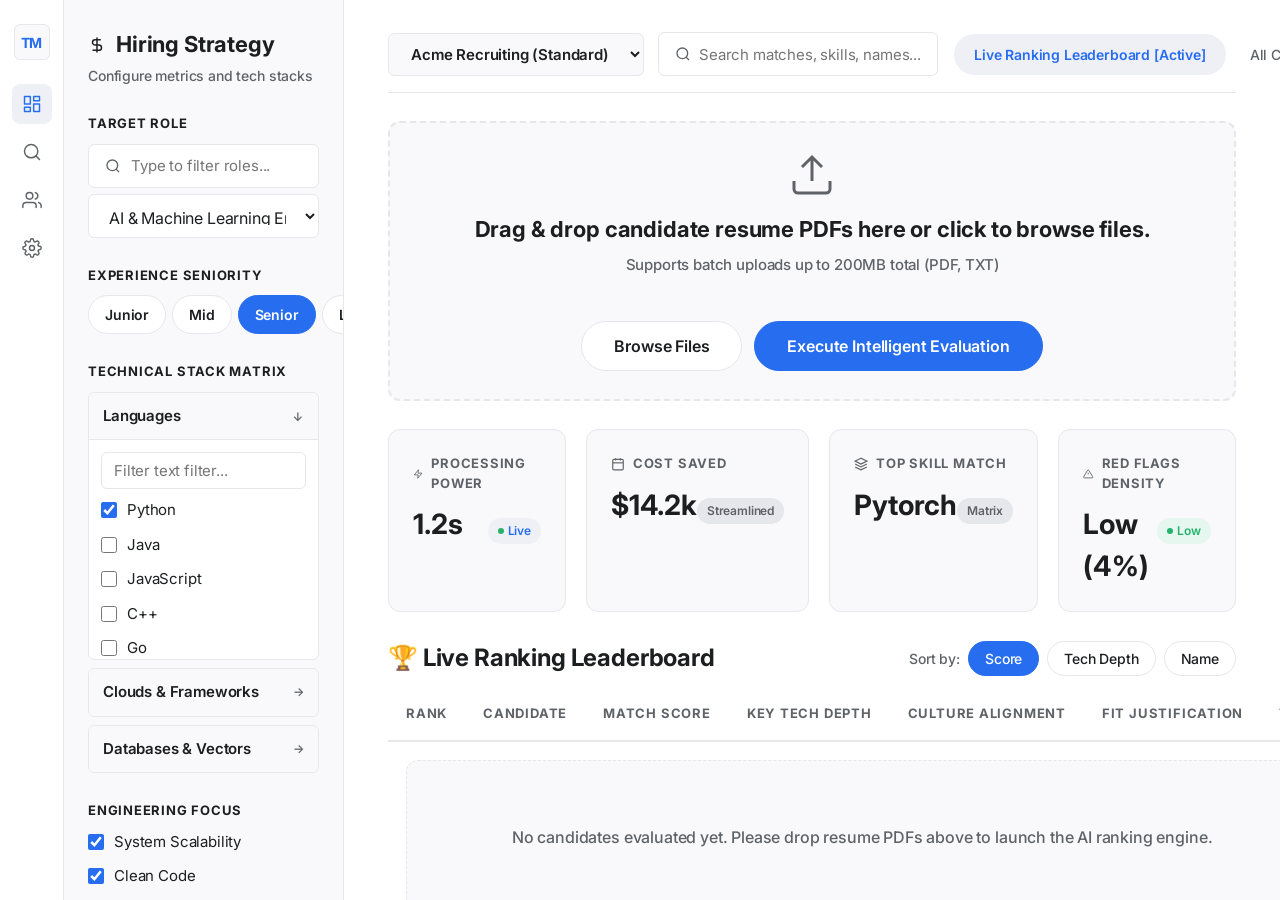
==== static/dashboard.html @ 7a17fb75 "Dashboard changes" ====
<!DOCTYPE html>
<html lang="en">
<head>
  <meta charset="UTF-8">
  <meta name="viewport" content="width=device-width, initial-scale=1.0">
  <meta name="description" content="TalentMatch AI Recruiter Dashboard — Evaluate, score, and rank candidate pools with AI-powered precision.">
  <title>TalentMatch AI | Recruiter Dashboard</title>
  <link rel="icon" href="data:image/svg+xml,<svg xmlns='http://www.w3.org/2000/svg' viewBox='0 0 100 100'><text y='.9em' font-size='90'>🧠</text></svg>">
  <link rel="stylesheet" href="/static/styles.css">
</head>
<body class="page-dashboard">

  <div class="app-container">

    <!-- ═══ TIER 1: GLOBAL UTILITY ICON NAV DOCK ════════════════════════════ -->
    <nav class="global-dock">
      <div class="dock-top">
        <div class="dock-logo" title="TalentMatch AI">TM</div>
        <div class="dock-items">
          <!-- Dashboard Grid Icon (Active) -->
          <div class="dock-item active" title="Dashboard">
            <svg viewBox="0 0 24 24"><rect x="3" y="3" width="7" height="9"></rect><rect x="14" y="3" width="7" height="5"></rect><rect x="14" y="12" width="7" height="9"></rect><rect x="3" y="16" width="7" height="5"></rect></svg>
          </div>
          <!-- Search Mirror Icon -->
          <div class="dock-item" title="Search">
            <svg viewBox="0 0 24 24"><circle cx="11" cy="11" r="8"></circle><line x1="21" y1="21" x2="16.65" y2="16.65"></line></svg>
          </div>
          <!-- Candidates Directory Icon -->
          <div class="dock-item" title="Candidates">
            <svg viewBox="0 0 24 24"><path d="M17 21v-2a4 4 0 0 0-4-4H5a4 4 0 0 0-4 4v2"></path><circle cx="9" cy="7" r="4"></circle><path d="M23 21v-2a4 4 0 0 0-3-3.87"></path><path d="M16 3.13a4 4 0 0 1 0 7.75"></path></svg>
          </div>
          <!-- Settings Gear Icon -->
          <div class="dock-item" title="Settings">
            <svg viewBox="0 0 24 24"><circle cx="12" cy="12" r="3"></circle><path d="M19.4 15a1.65 1.65 0 0 0 .33 1.82l.06.06a2 2 0 1 1-2.83 2.83l-.06-.06a1.65 1.65 0 0 0-1.82-.33 1.65 1.65 0 0 0-1 1.51V21a2 2 0 0 1-4 0v-.09A1.65 1.65 0 0 0 9 19.4a1.65 1.65 0 0 0-1.82.33l-.06.06a2 2 0 1 1-2.83-2.83l.06-.06a1.65 1.65 0 0 0 .33-1.82 1.65 1.65 0 0 0-1.51-1H3a2 2 0 0 1 0-4h.09A1.65 1.65 0 0 0 4.6 9a1.65 1.65 0 0 0-.33-1.82l-.06-.06a2 2 0 1 1 2.83-2.83l.06.06a1.65 1.65 0 0 0 1.82.33H9a1.65 1.65 0 0 0 1-1.51V3a2 2 0 0 1 4 0v.09a1.65 1.65 0 0 0 1 1.51 1.65 1.65 0 0 0 1.82-.33l.06-.06a2 2 0 1 1 2.83 2.83l-.06.06a1.65 1.65 0 0 0-.33 1.82V9a1.65 1.65 0 0 0 1.51 1H21a2 2 0 0 1 0 4h-.09a1.65 1.65 0 0 0-1.51 1z"></path></svg>
          </div>
        </div>
      </div>
      <!-- Clean base: no user avatar block -->
    </nav>

    <!-- ═══ TIER 2: HIRING STRATEGY FILTER SIDEBAR ═══════════════════════════ -->
    <aside class="sidebar-filters">
      <div class="sidebar-header">
        <div class="sidebar-title">
          <svg viewBox="0 0 24 24" width="18" height="18" fill="none" stroke="currentColor" stroke-width="2"><path d="M12 2v20M17 5H9.5a3.5 3.5 0 0 0 0 7h5a3.5 3.5 0 0 1 0 7H6"/></svg>
          Hiring Strategy
        </div>
        <p class="sidebar-caption">Configure metrics and tech stacks</p>
      </div>

      <!-- Target Role Engine -->
      <div class="sidebar-section">
        <label class="sidebar-label">Target Role</label>
        <div class="role-select-wrapper">
          <div class="role-search-wrapper">
            <svg viewBox="0 0 24 24"><circle cx="11" cy="11" r="8"></circle><line x1="21" y1="21" x2="16.65" y2="16.65"></line></svg>
            <input type="text" id="roleSearch" placeholder="Type to filter roles..." autocomplete="off">
          </div>
          <select class="role-dropdown" id="roleSelect">
            <!-- Populated via script.js -->
          </select>
        </div>
      </div>

      <!-- Experience Seniority Array -->
      <div class="sidebar-section">
        <label class="sidebar-label">Experience Seniority</label>
        <div class="seniority-array" id="seniorityPills">
          <button class="seniority-pill" data-level="Junior">Junior</button>
          <button class="seniority-pill" data-level="Mid">Mid</button>
          <button class="seniority-pill active" data-level="Senior">Senior</button>
          <button class="seniority-pill" data-level="Lead">Lead</button>
        </div>
      </div>

      <!-- Technical Stack Matrix Accordion -->
      <div class="sidebar-section">
        <label class="sidebar-label">Technical Stack Matrix</label>
        <div class="tech-accordion">
          
          <!-- Languages -->
          <details class="tech-group" open>
            <summary>Languages</summary>
            <div class="tech-content">
              <input type="text" class="tech-micro-search" placeholder="Filter text filter..." data-group="languages">
              <div class="tech-checklist" data-group="languages">
                <div class="tech-check-item"><input type="checkbox" id="skill-python" value="Python" checked><label for="skill-python">Python</label></div>
                <div class="tech-check-item"><input type="checkbox" id="skill-java" value="Java"><label for="skill-java">Java</label></div>
                <div class="tech-check-item"><input type="checkbox" id="skill-javascript" value="JavaScript"><label for="skill-javascript">JavaScript</label></div>
                <div class="tech-check-item"><input type="checkbox" id="skill-cpp" value="C++"><label for="skill-cpp">C++</label></div>
                <div class="tech-check-item"><input type="checkbox" id="skill-go" value="Go"><label for="skill-go">Go</label></div>
                <div class="tech-check-item"><input type="checkbox" id="skill-rust" value="Rust"><label for="skill-rust">Rust</label></div>
                <div class="tech-check-item"><input type="checkbox" id="skill-typescript" value="TypeScript"><label for="skill-typescript">TypeScript</label></div>
              </div>
            </div>
          </details>

          <!-- Clouds & Frameworks -->
          <details class="tech-group">
            <summary>Clouds &amp; Frameworks</summary>
            <div class="tech-content">
              <input type="text" class="tech-micro-search" placeholder="Filter text filter..." data-group="clouds">
              <div class="tech-checklist" data-group="clouds">
                <div class="tech-check-item"><input type="checkbox" id="skill-aws" value="AWS" checked><label for="skill-aws">AWS</label></div>
                <div class="tech-check-item"><input type="checkbox" id="skill-gcp" value="GCP"><label for="skill-gcp">GCP</label></div>
                <div class="tech-check-item"><input type="checkbox" id="skill-azure" value="Azure"><label for="skill-azure">Azure</label></div>
                <div class="tech-check-item"><input type="checkbox" id="skill-pytorch" value="PyTorch" checked><label for="skill-pytorch">PyTorch</label></div>
                <div class="tech-check-item"><input type="checkbox" id="skill-docker" value="Docker" checked><label for="skill-docker">Docker</label></div>
                <div class="tech-check-item"><input type="checkbox" id="skill-kubernetes" value="Kubernetes"><label for="skill-kubernetes">Kubernetes</label></div>
                <div class="tech-check-item"><input type="checkbox" id="skill-react" value="React"><label for="skill-react">React</label></div>
                <div class="tech-check-item"><input type="checkbox" id="skill-nextjs" value="Next.js"><label for="skill-nextjs">Next.js</label></div>
                <div class="tech-check-item"><input type="checkbox" id="skill-fastapi" value="FastAPI"><label for="skill-fastapi">FastAPI</label></div>
              </div>
            </div>
          </details>

          <!-- Databases & Vectors -->
          <details class="tech-group">
            <summary>Databases &amp; Vectors</summary>
            <div class="tech-content">
              <input type="text" class="tech-micro-search" placeholder="Filter text filter..." data-group="databases">
              <div class="tech-checklist" data-group="databases">
                <div class="tech-check-item"><input type="checkbox" id="skill-postgresql" value="PostgreSQL"><label for="skill-postgresql">PostgreSQL</label></div>
                <div class="tech-check-item"><input type="checkbox" id="skill-mongodb" value="MongoDB"><label for="skill-mongodb">MongoDB</label></div>
                <div class="tech-check-item"><input type="checkbox" id="skill-redis" value="Redis"><label for="skill-redis">Redis</label></div>
                <div class="tech-check-item"><input type="checkbox" id="skill-pinecone" value="Pinecone"><label for="skill-pinecone">Pinecone</label></div>
                <div class="tech-check-item"><input type="checkbox" id="skill-chromadb" value="ChromaDB"><label for="skill-chromadb">ChromaDB</label></div>
              </div>
            </div>
          </details>

        </div>
      </div>

      <!-- Engineering Focus -->
      <div class="sidebar-section">
        <label class="sidebar-label">Engineering Focus</label>
        <div class="tech-checklist">
          <div class="tech-check-item"><input type="checkbox" id="focus-scalability" value="System Scalability" checked><label for="focus-scalability">System Scalability</label></div>
          <div class="tech-check-item"><input type="checkbox" id="focus-cleancode" value="Clean Code" checked><label for="focus-cleancode">Clean Code</label></div>
          <div class="tech-check-item"><input type="checkbox" id="focus-cultural" value="Cultural Alignment"><label for="focus-cultural">Cultural Alignment</label></div>
        </div>
      </div>

      <!-- Recruiter Red Flags -->
      <div class="sidebar-section">
        <label class="sidebar-label">Recruiter Red Flags</label>
        <div class="tech-checklist">
          <div class="tech-check-item"><input type="checkbox" id="flag-jobhopping" value="Chronic Job Hopping"><label for="flag-jobhopping">Chronic Job Hopping</label></div>
          <div class="tech-check-item"><input type="checkbox" id="flag-keywordstuffing" value="Keyword Stuffing"><label for="flag-keywordstuffing">Keyword Stuffing</label></div>
        </div>
      </div>

      <!-- Active Filter Tags -->
      <div class="sidebar-section" style="margin-top: auto; border-top: 1px solid var(--color-light-ash); padding-top: 16px;">
        <label class="sidebar-label">Active Filters</label>
        <div class="active-tags-container" id="activeFilters">
          <!-- Populated by script.js -->
        </div>
      </div>
    </aside>

    <!-- ═══ TIER 3: MAIN WORKSPACE ENGINE CANVAS ═════════════════════════════ -->
    <main class="main-canvas">
      
      <!-- Top Sub-Navigation Header -->
      <header class="top-subnav">
        <div class="subnav-left">
          <select class="workspace-selector" id="workspaceSelect">
            <option>Acme Recruiting (Standard)</option>
            <option>Engineering Team</option>
          </select>
          <div class="omni-search-wrapper">
            <svg viewBox="0 0 24 24"><circle cx="11" cy="11" r="8"></circle><line x1="21" y1="21" x2="16.65" y2="16.65"></line></svg>
            <input type="text" id="omniSearch" placeholder="Search matches, skills, names..." autocomplete="off">
          </div>
        </div>
        <div class="subnav-tabs">
          <div class="subnav-tab active">Live Ranking Leaderboard [Active]</div>
          <div class="subnav-tab">All Candidates</div>
          <div class="subnav-tab">Processed PDFs</div>
        </div>
      </header>

      <!-- High-Attention Expanded File Dropzone -->
      <section class="upload-zone" id="uploadZone">
        <div class="upload-icon-container">
          <svg viewBox="0 0 24 24"><path d="M21 15v4a2 2 0 0 1-2 2H5a2 2 0 0 1-2-2v-4M17 8l-5-5-5 5M12 3v12"/></svg>
        </div>
        <h3 class="upload-title">Drag &amp; drop candidate resume PDFs here or click to browse files.</h3>
        <p class="upload-caption">Supports batch uploads up to 200MB total (PDF, TXT)</p>
        
        <input type="file" id="fileInput" multiple accept=".pdf,.txt" style="display: none;">
        
        <div class="file-tags-list" id="fileList"></div>
        
        <div class="upload-actions-row">
          <button class="btn-outline" onclick="document.getElementById('fileInput').click()">Browse Files</button>
          <button class="btn-primary" id="executeBtn">Execute Intelligent Evaluation</button>
        </div>
      </section>

      <!-- Micro-Analytics Metric Card Matrix -->
      <section class="analytics-matrix">
        <!-- 1. Processing Power -->
        <div class="analytics-card">
          <span class="analytics-label">
            <svg viewBox="0 0 24 24"><polygon points="13 2 3 14 12 14 11 22 21 10 12 10 13 2"/></svg>
            Processing Power
          </span>
          <div class="analytics-value-row">
            <span class="analytics-value" id="metricProcessing">1.2s</span>
            <span class="analytics-badge blue">
              <span class="status-node"></span>
              Live
            </span>
          </div>
        </div>
        <!-- 2. Cost Saved -->
        <div class="analytics-card">
          <span class="analytics-label">
            <svg viewBox="0 0 24 24"><rect x="3" y="4" width="18" height="18" rx="2" ry="2"></rect><line x1="16" y1="2" x2="16" y2="6"></line><line x1="8" y1="2" x2="8" y2="6"></line><line x1="3" y1="10" x2="21" y2="10"></line></svg>
            Cost Saved
          </span>
          <div class="analytics-value-row">
            <span class="analytics-value" id="metricCost">$14.2k</span>
            <span class="analytics-badge gray">Streamlined</span>
          </div>
        </div>
        <!-- 3. Top Skill Match -->
        <div class="analytics-card">
          <span class="analytics-label">
            <svg viewBox="0 0 24 24"><path d="M12 2L2 7l10 5 10-5-10-5zM2 17l10 5 10-5M2 12l10 5 10-5"/></svg>
            Top Skill Match
          </span>
          <div class="analytics-value-row">
            <span class="analytics-value" id="metricSkill">Pytorch</span>
            <span class="analytics-badge gray">Matrix</span>
          </div>
        </div>
        <!-- 4. Red Flags Density -->
        <div class="analytics-card">
          <span class="analytics-label">
            <svg viewBox="0 0 24 24"><path d="M10.29 3.86L1.82 18a2 2 0 0 0 1.71 3h16.94a2 2 0 0 0 1.71-3L13.71 3.86a2 2 0 0 0-3.42 0z"></path><line x1="12" y1="9" x2="12" y2="13"></line><line x1="12" y1="17" x2="12.01" y2="17"></line></svg>
            Red Flags Density
          </span>
          <div class="analytics-value-row">
            <span class="analytics-value" id="metricFlags">Low (4%)</span>
            <span class="analytics-badge green" id="metricFlagsBadge">
              <span class="status-node"></span>
              Low
            </span>
          </div>
        </div>
      </section>

      <!-- Live Data Grid Leaderboard -->
      <section class="leaderboard-container">
        <div class="leaderboard-title-row">
          <h2>🏆 Live Ranking Leaderboard</h2>
          <div class="leaderboard-sort-bar">
            <span class="sort-text">Sort by:</span>
            <button class="sort-button active" data-sort="score">Score</button>
            <button class="sort-button" data-sort="tech_depth">Tech Depth</button>
            <button class="sort-button" data-sort="name">Name</button>
          </div>
        </div>

        <table class="data-table">
          <thead>
            <tr>
              <th class="col-rank">Rank</th>
              <th>Candidate</th>
              <th>Match Score</th>
              <th>Key Tech Depth</th>
              <th>Culture Alignment</th>
              <th>Fit Justification</th>
              <th>Tags</th>
            </tr>
          </thead>
          <tbody id="leaderboard">
            <tr>
              <td colspan="7">
                <div class="leaderboard-empty">No candidates evaluated yet. Please drop resume PDFs above to launch the AI ranking engine.</div>
              </td>
            </tr>
          </tbody>
        </table>
      </section>

    </main>

  </div><!-- /.app-container -->

  <!-- ─── DETAILS DRAWER ─────────────────────────────────────────────────── -->
  <div class="drawer-backdrop" id="drawerBackdrop"></div>
  <aside class="detail-drawer" id="detailDrawer">
    <div class="drawer-header">
      <h2 id="drawerTitle">Candidate Profile Details</h2>
      <button class="drawer-close" id="drawerClose">&times;</button>
    </div>
    <div class="drawer-body" id="drawerBody">
      <!-- Loaded dynamically -->
    </div>
  </aside>

  <!-- ─── LOADING OVERLAY ────────────────────────────────────────────────── -->
  <div class="loading-overlay" id="loadingOverlay">
    <div class="spinner"></div>
    <div class="progress-bar-track">
      <div class="progress-bar-fill" id="progressFill"></div>
    </div>
    <div class="loading-text" id="loadingText">Analyzing candidate resumes...</div>
  </div>

  <script src="/static/script.js"></script>
</body>
</html>
---- static/styles.css ----
@import url('https://fonts.googleapis.com/css2?family=Inter:wght@400;500;600;700;800&display=swap');

/* ═══════════════════════════════════════════════════════════════════════════
   TalentMatch AI — #21n Architectural Design System
   Pure flat borders. Zero shadows. Zero gradients. Desktop-density scales.
   ═══════════════════════════════════════════════════════════════════════════ */

:root {
  /* ── Color Palette ──────────────────────────────────────────────────────── */
  --color-cloud-white: #ffffff;
  --color-faint-fog: #f9f9fb;
  --color-polar-mist: #eff0f6;
  --color-light-ash: #e5e7eb;
  --color-deep-charcoal: #1d1e20;
  --color-muted-graphite: #5f6368;
  --color-active-indigo: #266df0;
  --color-active-indigo-hover: #1256d9;
  --color-accent-green: #24b26d;
  --color-accent-green-bg: #e6f7ef;
  --color-accent-red: #dc2626;
  --color-accent-red-bg: #fee2e2;
  --color-accent-amber: #d97706;
  --color-accent-amber-bg: #fffbeb;

  /* ── Typography ─────────────────────────────────────────────────────────── */
  --font-main: 'Inter', system-ui, -apple-system, BlinkMacSystemFont, "Segoe UI", Roboto, sans-serif;

  /* ── Spatial Layout Constants ────────────────────────────────────────────── */
  --dock-width: 64px;
  --sidebar-width: 280px;
  --canvas-offset: 344px; /* dock + sidebar */

  /* ── Corner Radii ───────────────────────────────────────────────────────── */
  --radius-card: 12px;
  --radius-button: 9999px;
  --radius-tag: 6.26px;

  /* ── Motion Profile ─────────────────────────────────────────────────────── */
  --transition-bezier: all 0.3s cubic-bezier(0.16, 1, 0.3, 1);
}

/* ═══════════════════════════════════════════════════════════════════════════
   GLOBAL RESET & BASE STYLES
   ═══════════════════════════════════════════════════════════════════════════ */
*, *::before, *::after {
  box-sizing: border-box;
  margin: 0;
  padding: 0;
}

html {
  height: 100%;
  width: 100%;
  font-size: 16px;
}

body {
  font-family: var(--font-main);
  background-color: var(--color-cloud-white);
  color: var(--color-deep-charcoal);
  letter-spacing: -0.01em;
  line-height: 1.5;
  min-height: 100vh;
  height: 100%;
  width: 100%;
  overflow-x: hidden;
  font-size: 16px;
  -webkit-font-smoothing: antialiased;
  -moz-osx-font-smoothing: grayscale;
}

body.page-dashboard {
  height: 100%;
  overflow: hidden;
}

.app-container {
  display: flex;
  width: 100vw;
  height: 100vh;
  min-height: 100vh;
  overflow: hidden;
  position: relative;
}

body.page-landing {
  font-size: 15px;
  line-height: 1.6;
}

input, select, button, textarea {
  font-family: inherit;
  letter-spacing: inherit;
  color: inherit;
  outline: none;
}

a {
  color: var(--color-active-indigo);
  text-decoration: none;
  transition: var(--transition-bezier);
}
a:hover {
  color: var(--color-active-indigo-hover);
}

/* ═══════════════════════════════════════════════════════════════════════════
   BUTTONS
   ═══════════════════════════════════════════════════════════════════════════ */
.btn-primary {
  display: inline-flex;
  align-items: center;
  justify-content: center;
  gap: 8px;
  padding: 14px 32px;
  background-color: var(--color-active-indigo);
  color: #ffffff;
  border: 1px solid var(--color-active-indigo);
  border-radius: var(--radius-button);
  font-weight: 600;
  font-size: 16px;
  cursor: pointer;
  white-space: nowrap;
  transition: var(--transition-bezier);
}
.btn-primary:hover {
  background-color: var(--color-active-indigo-hover);
  border-color: var(--color-active-indigo-hover);
  transform: scale(1.01);
}
.btn-primary:active {
  transform: scale(0.98);
}
.btn-primary:disabled {
  background-color: var(--color-polar-mist);
  border-color: var(--color-light-ash);
  color: var(--color-muted-graphite);
  cursor: not-allowed;
  transform: none;
}

.btn-outline {
  display: inline-flex;
  align-items: center;
  justify-content: center;
  gap: 6px;
  padding: 14px 32px;
  background-color: var(--color-cloud-white);
  color: var(--color-deep-charcoal);
  border: 1px solid var(--color-light-ash);
  border-radius: var(--radius-button);
  font-weight: 600;
  font-size: 16px;
  cursor: pointer;
  transition: var(--transition-bezier);
}
.btn-outline:hover {
  background-color: var(--color-faint-fog);
  border-color: var(--color-deep-charcoal);
  transform: scale(1.01);
}
.btn-outline:active {
  transform: scale(0.98);
}

/* ═══════════════════════════════════════════════════════════════════════════
   TIER 1: GLOBAL UTILITY ICON NAV DOCK (Far-Left)
   ═══════════════════════════════════════════════════════════════════════════ */
.global-dock {
  position: fixed;
  left: 0;
  top: 0;
  width: var(--dock-width);
  height: 100vh;
  background-color: var(--color-cloud-white);
  border-right: 1px solid var(--color-light-ash);
  display: flex;
  flex-direction: column;
  align-items: center;
  padding: 24px 0;
  z-index: 100;
}

.dock-top {
  display: flex;
  flex-direction: column;
  align-items: center;
  gap: 24px;
  width: 100%;
}

.dock-logo {
  display: flex;
  align-items: center;
  justify-content: center;
  width: 36px;
  height: 36px;
  border-radius: var(--radius-tag);
  background-color: var(--color-faint-fog);
  border: 1px solid var(--color-light-ash);
  font-size: 14px;
  font-weight: 700;
  color: var(--color-active-indigo);
  cursor: pointer;
  transition: var(--transition-bezier);
}
.dock-logo:hover {
  background-color: var(--color-polar-mist);
  border-color: var(--color-active-indigo);
}

.dock-items {
  display: flex;
  flex-direction: column;
  align-items: center;
  gap: 8px;
  width: 100%;
}

.dock-item {
  display: flex;
  align-items: center;
  justify-content: center;
  width: 40px;
  height: 40px;
  border-radius: 8px;
  color: var(--color-muted-graphite);
  cursor: pointer;
  transition: var(--transition-bezier);
}
.dock-item:hover,
.dock-item.active {
  color: var(--color-active-indigo);
  background-color: var(--color-polar-mist);
}
.dock-item svg {
  width: 20px;
  height: 20px;
  fill: none;
  stroke: currentColor;
  stroke-width: 1.75;
  stroke-linecap: round;
  stroke-linejoin: round;
}

/* ═══════════════════════════════════════════════════════════════════════════
   TIER 2: HIRING STRATEGY FILTER SIDEBAR
   ═══════════════════════════════════════════════════════════════════════════ */
.sidebar-filters {
  position: fixed;
  left: var(--dock-width);
  top: 0;
  width: var(--sidebar-width);
  height: 100vh;
  height: 100dvh;
  background-color: var(--color-faint-fog);
  border-right: 1px solid var(--color-light-ash);
  padding: 28px 24px;
  overflow-y: auto;
  z-index: 90;
  display: flex;
  flex-direction: column;
  gap: 28px;
}
.sidebar-filters::-webkit-scrollbar {
  width: 3px;
}
.sidebar-filters::-webkit-scrollbar-thumb {
  background-color: var(--color-light-ash);
  border-radius: 2px;
}

/* Sidebar Header */
.sidebar-header {
  display: flex;
  flex-direction: column;
  gap: 4px;
}
.sidebar-title {
  font-size: 22px;
  font-weight: 700;
  color: var(--color-deep-charcoal);
  display: flex;
  align-items: center;
  gap: 10px;
}
.sidebar-title svg {
  width: 18px;
  height: 18px;
  stroke: currentColor;
  fill: none;
  stroke-width: 2;
}
.sidebar-caption {
  font-size: 14px;
  color: var(--color-muted-graphite);
  font-weight: 500;
}

/* Sidebar Sections & Labels */
.sidebar-section {
  display: flex;
  flex-direction: column;
  gap: 10px;
}
.sidebar-label {
  font-size: 13px;
  font-weight: 700;
  color: var(--color-deep-charcoal);
  text-transform: uppercase;
  letter-spacing: 0.06em;
}

/* ── Role Selector ────────────────────────────────────────────────────────── */
.role-select-wrapper {
  position: relative;
  width: 100%;
  display: flex;
  flex-direction: column;
  gap: 6px;
}
.role-search-wrapper {
  position: relative;
  display: flex;
  align-items: center;
  border: 1px solid var(--color-light-ash);
  border-radius: var(--radius-tag);
  background-color: var(--color-cloud-white);
  padding: 0 16px;
  height: 44px;
  transition: var(--transition-bezier);
}
.role-search-wrapper:focus-within {
  border-color: var(--color-active-indigo);
}
.role-search-wrapper svg {
  width: 16px;
  height: 16px;
  stroke: var(--color-muted-graphite);
  fill: none;
  stroke-width: 2;
  margin-right: 10px;
  flex-shrink: 0;
}
.role-search-wrapper input {
  border: none;
  background: transparent;
  width: 100%;
  font-size: 15px;
  color: var(--color-deep-charcoal);
  padding: 12px 0;
}

.role-dropdown {
  width: 100%;
  height: 44px;
  border: 1px solid var(--color-light-ash);
  border-radius: var(--radius-tag);
  padding: 12px 16px;
  font-size: 16px;
  background-color: var(--color-cloud-white);
  color: var(--color-deep-charcoal);
  cursor: pointer;
  transition: var(--transition-bezier);
}
.role-dropdown:hover {
  border-color: var(--color-muted-graphite);
}

/* ── Seniority Pill Row ───────────────────────────────────────────────────── */
.seniority-array {
  display: flex;
  gap: 6px;
  width: 100%;
  justify-content: space-between;
}
.seniority-pill {
  flex: 1;
  text-align: center;
  border: 1px solid var(--color-light-ash);
  background-color: var(--color-cloud-white);
  color: var(--color-deep-charcoal);
  padding: 10px 16px;
  font-size: 14px;
  font-weight: 600;
  border-radius: var(--radius-button);
  cursor: pointer;
  white-space: nowrap !important;
  transition: var(--transition-bezier);
}
.seniority-pill:hover {
  background-color: var(--color-faint-fog);
  border-color: var(--color-deep-charcoal);
}
.seniority-pill.active {
  background-color: var(--color-active-indigo);
  border-color: var(--color-active-indigo);
  color: #ffffff;
}

/* ── Tech Stack Accordions ────────────────────────────────────────────────── */
.tech-accordion {
  display: flex;
  flex-direction: column;
  gap: 8px;
}
.tech-group {
  border: 1px solid var(--color-light-ash);
  border-radius: var(--radius-tag);
  overflow: hidden;
  background-color: var(--color-cloud-white);
}
.tech-group summary {
  list-style: none;
  padding: 12px 14px;
  font-size: 15px;
  font-weight: 600;
  color: var(--color-deep-charcoal);
  cursor: pointer;
  display: flex;
  justify-content: space-between;
  align-items: center;
  user-select: none;
  background-color: var(--color-faint-fog);
  transition: var(--transition-bezier);
}
.tech-group summary:hover {
  background-color: var(--color-polar-mist);
}
.tech-group summary::after {
  content: '→';
  font-size: 12px;
  color: var(--color-muted-graphite);
  transition: transform 0.2s;
}
.tech-group[open] summary::after {
  transform: rotate(90deg);
}

.tech-content {
  padding: 12px;
  display: flex;
  flex-direction: column;
  gap: 10px;
  border-top: 1px solid var(--color-light-ash);
  max-height: 220px;
  overflow-y: auto;
}
.tech-micro-search {
  height: 38px;
  border: 1px solid var(--color-light-ash);
  border-radius: 6px;
  background-color: var(--color-cloud-white);
  padding: 8px 12px;
  font-size: 15px;
  width: 100%;
  color: var(--color-deep-charcoal);
  transition: var(--transition-bezier);
}
.tech-micro-search:focus {
  border-color: var(--color-active-indigo);
}

/* ── Checklists ───────────────────────────────────────────────────────────── */
.tech-checklist {
  display: flex;
  flex-direction: column;
  gap: 12px;
}
.tech-check-item {
  display: flex;
  align-items: center;
  gap: 10px;
  font-size: 15px;
  color: var(--color-deep-charcoal);
  cursor: pointer;
  transition: var(--transition-bezier);
}
.tech-check-item:hover {
  color: var(--color-active-indigo);
}
.tech-check-item input[type="checkbox"] {
  width: 16px;
  height: 16px;
  accent-color: var(--color-active-indigo);
  cursor: pointer;
  flex-shrink: 0;
}
.tech-check-item label {
  cursor: pointer;
  width: 100%;
}

/* ── Active Filter Tags ───────────────────────────────────────────────────── */
.active-tags-container {
  display: flex;
  flex-wrap: wrap;
  gap: 6px;
}
.active-tag {
  display: inline-flex;
  align-items: center;
  gap: 6px;
  background-color: var(--color-cloud-white);
  border: 1px solid var(--color-light-ash);
  color: var(--color-deep-charcoal);
  padding: 6px 12px;
  font-size: 13px;
  font-weight: 500;
  border-radius: var(--radius-button);
  transition: var(--transition-bezier);
}
.active-tag:hover {
  border-color: var(--color-deep-charcoal);
}
.active-tag .tag-close {
  cursor: pointer;
  color: var(--color-muted-graphite);
  font-weight: 700;
  font-size: 12px;
  line-height: 1;
}
.active-tag .tag-close:hover {
  color: var(--color-accent-red);
}

/* ═══════════════════════════════════════════════════════════════════════════
   TIER 3: MAIN WORKSPACE ENGINE CANVAS
   ═══════════════════════════════════════════════════════════════════════════ */
.main-canvas {
  margin-left: var(--canvas-offset);
  width: calc(100vw - var(--canvas-offset));
  min-height: 100vh;
  height: 100vh;
  background-color: var(--color-cloud-white);
  display: flex;
  flex-direction: column;
  padding: 32px 44px;
  gap: 28px;
  overflow-y: auto;
  overflow-x: hidden;
}

/* ── Top Sub-Navigation Bar ───────────────────────────────────────────────── */
.top-subnav {
  display: flex;
  align-items: center;
  justify-content: space-between;
  border-bottom: 1px solid var(--color-light-ash);
  padding-bottom: 16px;
  gap: 16px;
}
.subnav-left {
  display: flex;
  align-items: center;
  gap: 14px;
}
.workspace-selector {
  border: 1px solid var(--color-light-ash);
  border-radius: var(--radius-tag);
  padding: 10px 18px;
  font-size: 15px;
  font-weight: 600;
  background-color: var(--color-faint-fog);
  color: var(--color-deep-charcoal);
  cursor: pointer;
  transition: var(--transition-bezier);
}
.workspace-selector:hover {
  background-color: var(--color-polar-mist);
}

.omni-search-wrapper {
  position: relative;
  display: flex;
  align-items: center;
  border: 1px solid var(--color-light-ash);
  border-radius: var(--radius-tag);
  padding: 0 16px;
  height: 44px;
  width: 280px;
  background-color: var(--color-cloud-white);
  transition: var(--transition-bezier);
}
.omni-search-wrapper:focus-within {
  border-color: var(--color-active-indigo);
  width: 380px;
}
.omni-search-wrapper svg {
  width: 16px;
  height: 16px;
  fill: none;
  stroke: var(--color-muted-graphite);
  stroke-width: 2;
  margin-right: 8px;
  flex-shrink: 0;
}
.omni-search-wrapper input {
  border: none;
  background: transparent;
  width: 100%;
  font-size: 15px;
  color: var(--color-deep-charcoal);
}

.subnav-tabs {
  display: flex;
  gap: 4px;
}
.subnav-tab {
  padding: 10px 20px;
  font-size: 14px;
  font-weight: 500;
  color: var(--color-muted-graphite);
  border-radius: var(--radius-button);
  cursor: pointer;
  transition: var(--transition-bezier);
  white-space: nowrap;
}
.subnav-tab:hover {
  color: var(--color-deep-charcoal);
  background-color: var(--color-faint-fog);
}
.subnav-tab.active {
  color: var(--color-active-indigo);
  background-color: var(--color-polar-mist);
  font-weight: 600;
}

/* ═══════════════════════════════════════════════════════════════════════════
   UPLOAD DROPZONE — High-Attention Focal Point
   ═══════════════════════════════════════════════════════════════════════════ */
.upload-zone {
  display: flex;
  flex-direction: column;
  align-items: center;
  justify-content: center;
  text-align: center;
  border: 2.5px dashed var(--color-light-ash);
  border-radius: var(--radius-card);
  padding: 56px 48px;
  background-color: var(--color-faint-fog);
  transition: var(--transition-bezier);
  cursor: pointer;
  min-height: 280px;
  width: 100%;
}
.upload-zone.drag-over {
  border-color: var(--color-active-indigo);
  background-color: var(--color-polar-mist);
}

.upload-icon-container {
  margin-bottom: 16px;
  color: var(--color-muted-graphite);
  display: flex;
  align-items: center;
  justify-content: center;
}
.upload-icon-container svg {
  width: 48px;
  height: 48px;
  fill: none;
  stroke: currentColor;
  stroke-width: 1.5;
}

.upload-title {
  font-size: 22px;
  font-weight: 700;
  color: var(--color-deep-charcoal);
  margin-bottom: 10px;
  line-height: 1.3;
}
.upload-caption {
  font-size: 15px;
  color: var(--color-muted-graphite);
  font-weight: 500;
  margin-bottom: 28px;
}

.upload-actions-row {
  display: flex;
  align-items: center;
  justify-content: center;
  gap: 12px;
  flex-wrap: wrap;
  width: 100%;
}

.file-tags-list {
  display: flex;
  flex-wrap: wrap;
  justify-content: center;
  gap: 8px;
  max-width: 600px;
  margin-bottom: 16px;
}
.file-pill {
  font-size: 13px;
  padding: 6px 12px;
  background-color: var(--color-polar-mist);
  border: 1px solid var(--color-light-ash);
  border-radius: var(--radius-button);
  display: inline-flex;
  align-items: center;
  gap: 6px;
  color: var(--color-deep-charcoal);
}
.file-pill .remove-file {
  cursor: pointer;
  font-weight: 700;
  color: var(--color-muted-graphite);
  line-height: 1;
}
.file-pill .remove-file:hover {
  color: var(--color-accent-red);
}

/* ═══════════════════════════════════════════════════════════════════════════
   MICRO-ANALYTICS METRIC CARD MATRIX
   ═══════════════════════════════════════════════════════════════════════════ */
.analytics-matrix {
  display: grid;
  grid-template-columns: repeat(4, 1fr);
  gap: 20px;
  width: 100%;
}
.analytics-card {
  border: 1px solid var(--color-light-ash);
  border-radius: var(--radius-card);
  background-color: var(--color-faint-fog);
  padding: 24px;
  display: flex;
  flex-direction: column;
  gap: 10px;
}
.analytics-label {
  font-size: 13px;
  font-weight: 700;
  text-transform: uppercase;
  letter-spacing: 0.06em;
  color: var(--color-muted-graphite);
  display: flex;
  align-items: center;
  gap: 8px;
}
.analytics-label svg {
  width: 14px;
  height: 14px;
  fill: none;
  stroke: currentColor;
  stroke-width: 2;
}
.analytics-value-row {
  display: flex;
  align-items: baseline;
  justify-content: space-between;
}
.analytics-value {
  font-size: 28px;
  font-weight: 700;
  color: var(--color-deep-charcoal);
}
.analytics-badge {
  font-size: 12px;
  font-weight: 600;
  padding: 4px 10px;
  border-radius: var(--radius-button);
  display: inline-flex;
  align-items: center;
  gap: 4px;
  white-space: nowrap;
}
.analytics-badge.green {
  background-color: var(--color-accent-green-bg);
  color: var(--color-accent-green);
}
.analytics-badge.blue {
  background-color: var(--color-polar-mist);
  color: var(--color-active-indigo);
}
.analytics-badge.gray {
  background-color: var(--color-light-ash);
  color: var(--color-muted-graphite);
}
.status-node {
  width: 6px;
  height: 6px;
  border-radius: 50%;
  background-color: var(--color-accent-green);
  display: inline-block;
}

/* ═══════════════════════════════════════════════════════════════════════════
   LEADERBOARD DATA GRID
   ═══════════════════════════════════════════════════════════════════════════ */
.leaderboard-container {
  display: flex;
  flex-direction: column;
  gap: 12px;
  width: 100%;
}
.leaderboard-title-row {
  display: flex;
  justify-content: space-between;
  align-items: center;
}
.leaderboard-title-row h2 {
  font-size: 24px;
  font-weight: 700;
  color: var(--color-deep-charcoal);
}
.leaderboard-sort-bar {
  display: flex;
  align-items: center;
  gap: 8px;
}
.sort-text {
  font-size: 14px;
  color: var(--color-muted-graphite);
  font-weight: 500;
}
.sort-button {
  border: 1px solid var(--color-light-ash);
  background-color: var(--color-cloud-white);
  padding: 8px 16px;
  font-size: 14px;
  font-weight: 500;
  border-radius: var(--radius-button);
  cursor: pointer;
  transition: var(--transition-bezier);
  color: var(--color-deep-charcoal);
}
.sort-button:hover {
  background-color: var(--color-faint-fog);
}
.sort-button.active {
  background-color: var(--color-active-indigo);
  border-color: var(--color-active-indigo);
  color: #ffffff;
}

/* ── Data Table ───────────────────────────────────────────────────────────── */
.data-table {
  width: 100%;
  border-collapse: collapse;
  text-align: left;
}
.data-table th {
  padding: 16px 18px;
  font-size: 13px;
  font-weight: 700;
  color: var(--color-muted-graphite);
  border-bottom: 2px solid var(--color-light-ash);
  text-transform: uppercase;
  letter-spacing: 0.06em;
  white-space: nowrap;
}
.data-table tbody tr {
  background-color: var(--color-cloud-white);
  border-bottom: 1px solid var(--color-light-ash);
  transition: transform 0.3s cubic-bezier(0.16, 1, 0.3, 1),
              background-color 0.3s cubic-bezier(0.16, 1, 0.3, 1),
              outline 0.3s cubic-bezier(0.16, 1, 0.3, 1);
}
.data-table tbody tr:hover {
  background-color: var(--color-polar-mist);
  transform: translateY(-1px);
  outline: 1px solid var(--color-active-indigo);
  border-bottom-color: var(--color-active-indigo);
}
.data-table td {
  padding: 18px;
  font-size: 15px;
  vertical-align: middle;
  min-height: 76px;
  color: var(--color-deep-charcoal);
}

/* Rank Column */
.col-rank {
  font-weight: 600;
  color: var(--color-muted-graphite);
  width: 60px;
  font-size: 14px;
}

/* Candidate Cell */
.candidate-cell {
  display: flex;
  align-items: center;
  gap: 12px;
  min-width: 0;
}
.candidate-avatar {
  width: 38px;
  height: 38px;
  border-radius: 50%;
  overflow: hidden;
  background-color: var(--color-polar-mist);
  border: 1px solid var(--color-light-ash);
  display: flex;
  align-items: center;
  justify-content: center;
  flex-shrink: 0;
}
.candidate-avatar img {
  width: 100%;
  height: 100%;
  object-fit: cover;
}
.candidate-info {
  display: flex;
  flex-direction: column;
  min-width: 0;
}
.candidate-name {
  font-weight: 700;
  font-size: 16px;
  color: var(--color-deep-charcoal);
  white-space: nowrap;
  overflow: hidden;
  text-overflow: ellipsis;
  cursor: pointer;
}
.candidate-role-sub {
  font-size: 13px;
  color: var(--color-muted-graphite);
  white-space: nowrap;
  overflow: hidden;
  text-overflow: ellipsis;
}

/* Score Cell */
.score-cell {
  width: 140px;
}
.score-bar-container {
  display: flex;
  align-items: center;
  gap: 8px;
  width: 100%;
}
.score-bar-bg {
  width: 72px;
  height: 6px;
  background-color: var(--color-polar-mist);
  border-radius: var(--radius-button);
  overflow: hidden;
  position: relative;
}
.score-bar-fill {
  height: 100%;
  background-color: var(--color-active-indigo);
  border-radius: var(--radius-button);
  transition: width 0.5s cubic-bezier(0.16, 1, 0.3, 1);
}
.score-text {
  font-size: 15px;
  font-weight: 600;
  color: var(--color-deep-charcoal);
}

/* Badge Styling (Tech Depth & Culture) */
.tech-badge,
.culture-badge {
  font-size: 13px;
  font-weight: 600;
  padding: 6px 12px;
  border-radius: var(--radius-tag);
  border: 1px solid var(--color-light-ash);
  white-space: nowrap;
  display: inline-block;
}
.tech-badge.exemplary,
.culture-badge.highalignment,
.culture-badge.foundermindset {
  background-color: var(--color-accent-green-bg);
  color: var(--color-accent-green);
  border-color: rgba(36, 178, 109, 0.25);
}
.tech-badge.strong {
  background-color: rgba(38, 109, 240, 0.08);
  color: var(--color-active-indigo);
  border-color: rgba(38, 109, 240, 0.25);
}
.tech-badge.average,
.culture-badge.mediumalignment {
  background-color: var(--color-accent-amber-bg);
  color: var(--color-accent-amber);
  border-color: rgba(217, 119, 6, 0.25);
}
.culture-badge.rejectedflagged {
  background-color: var(--color-accent-red-bg);
  color: var(--color-accent-red);
  border-color: rgba(220, 38, 38, 0.25);
}

/* Fit Justification */
.col-justification {
  max-width: 260px;
  font-style: italic;
  color: var(--color-muted-graphite);
  line-height: 1.45;
  font-size: 14px;
}

/* Row Tags */
.col-tags {
  max-width: 200px;
}
.row-tags-wrapper {
  display: flex;
  flex-wrap: wrap;
  gap: 6px;
}
.row-tag {
  font-size: 13px;
  background-color: var(--color-faint-fog);
  border: 1px solid var(--color-light-ash);
  padding: 4px 10px;
  border-radius: var(--radius-tag);
  color: var(--color-deep-charcoal);
  white-space: nowrap;
  font-weight: 500;
}

/* Empty State */
.leaderboard-empty {
  padding: 64px 40px;
  font-size: 16px;
  text-align: center;
  color: var(--color-muted-graphite);
  border: 1px dashed var(--color-light-ash);
  border-radius: var(--radius-card);
  background-color: var(--color-faint-fog);
  line-height: 1.6;
  font-weight: 500;
}

/* ═══════════════════════════════════════════════════════════════════════════
   DETAIL DRAWER OVERLAY
   ═══════════════════════════════════════════════════════════════════════════ */
.drawer-backdrop {
  position: fixed;
  top: 0;
  left: 0;
  width: 100vw;
  height: 100vh;
  background-color: rgba(0, 0, 0, 0.12);
  backdrop-filter: blur(2px);
  z-index: 200;
  display: none;
}
.drawer-backdrop.visible {
  display: block;
}

.detail-drawer {
  position: fixed;
  top: 0;
  right: 0;
  width: 420px;
  height: 100vh;
  background-color: var(--color-cloud-white);
  border-left: 1px solid var(--color-light-ash);
  z-index: 201;
  padding: 28px 24px;
  display: flex;
  flex-direction: column;
  gap: 20px;
  transform: translateX(100%);
  transition: transform 0.35s cubic-bezier(0.16, 1, 0.3, 1);
}
.detail-drawer.open {
  transform: translateX(0);
}

.drawer-header {
  display: flex;
  justify-content: space-between;
  align-items: center;
}
.drawer-header h2 {
  font-size: 20px;
  font-weight: 600;
  color: var(--color-deep-charcoal);
}
.drawer-close {
  background: transparent;
  border: none;
  font-size: 24px;
  cursor: pointer;
  color: var(--color-muted-graphite);
  transition: var(--transition-bezier);
  width: 36px;
  height: 36px;
  display: flex;
  align-items: center;
  justify-content: center;
  border-radius: 8px;
}
.drawer-close:hover {
  color: var(--color-accent-red);
  background-color: var(--color-accent-red-bg);
}

.drawer-body {
  display: flex;
  flex-direction: column;
  gap: 24px;
  overflow-y: auto;
  flex-grow: 1;
  padding-bottom: 20px;
}
.drawer-section {
  display: flex;
  flex-direction: column;
  gap: 8px;
  border-bottom: 1px solid var(--color-light-ash);
  padding-bottom: 16px;
}
.drawer-section:last-child {
  border-bottom: none;
}

/* ═══════════════════════════════════════════════════════════════════════════
   LOADING OVERLAY & SHIMMER
   ═══════════════════════════════════════════════════════════════════════════ */
.loading-overlay {
  position: fixed;
  top: 0;
  left: 0;
  width: 100vw;
  height: 100vh;
  background-color: rgba(255, 255, 255, 0.85);
  z-index: 300;
  display: flex;
  flex-direction: column;
  align-items: center;
  justify-content: center;
  gap: 16px;
  opacity: 0;
  pointer-events: none;
  transition: opacity 0.25s ease;
}
.loading-overlay.visible {
  opacity: 1;
  pointer-events: auto;
}

.spinner {
  width: 32px;
  height: 32px;
  border: 3px solid var(--color-polar-mist);
  border-top-color: var(--color-active-indigo);
  border-radius: 50%;
  animation: spin 0.8s linear infinite;
}
@keyframes spin {
  to { transform: rotate(360deg); }
}

.progress-bar-track {
  width: 200px;
  height: 4px;
  background-color: var(--color-polar-mist);
  border-radius: 2px;
  overflow: hidden;
}
.progress-bar-fill {
  width: 0%;
  height: 100%;
  background-color: var(--color-active-indigo);
  transition: width 0.3s ease;
}
.loading-text {
  font-size: 14px;
  color: var(--color-muted-graphite);
  font-weight: 500;
}

/* Shimmer Skeleton Rows */
@keyframes shimmerScan {
  0% { background-position: -200% 0; }
  100% { background-position: 200% 0; }
}
.shimmer-loading td {
  background: linear-gradient(90deg, #f3f4f6 25%, #e5e7eb 50%, #f3f4f6 75%);
  background-size: 200% 100%;
  animation: shimmerScan 1s infinite linear;
  color: transparent !important;
  border-bottom: 1px solid var(--color-light-ash) !important;
  height: 72px;
}
.shimmer-loading td * {
  visibility: hidden !important;
}

/* ═══════════════════════════════════════════════════════════════════════════
   PUBLIC LANDING PAGE STYLES
   ═══════════════════════════════════════════════════════════════════════════ */
.page-landing {
  --color-canvas-bg: #ffffff;
  --color-layout-divider: #e5e7eb;
  --color-backdrop-fog: #f9f9fb;
  --color-active-mist: #eff0f6;
  --color-core-charcoal: #1d1e20;
  --color-muted-graphite-l: #5f6368;
  --color-active-indigo-l: #266df0;
  --color-match-green: #24b26d;
  --radius-container: 12px;
  --radius-pill: 9999px;
  --radius-tag-l: 6.26px;

  background-color: var(--color-canvas-bg);
  color: var(--color-core-charcoal);
  display: flex;
  flex-direction: column;
  min-height: 100vh;
}

/* Landing Typography */
.page-landing h1,
.page-landing .display-title-lg {
  font-size: 46px;
  font-weight: 700;
  line-height: 1.1;
  letter-spacing: -0.03em;
  color: var(--color-core-charcoal);
}
.page-landing h2,
.page-landing .display-title-md {
  font-size: 36px;
  font-weight: 700;
  line-height: 1.1;
  letter-spacing: -0.03em;
  color: var(--color-core-charcoal);
}
.page-landing h3,
.page-landing .display-title-sm {
  font-size: 20px;
  font-weight: 600;
  line-height: 1.3;
  letter-spacing: -0.02em;
}
.page-landing h4 {
  font-size: 16px;
  font-weight: 600;
  line-height: 1.4;
}
.page-landing p {
  color: var(--color-muted-graphite-l);
  font-size: 15px;
  line-height: 1.6;
}
.page-landing section {
  padding-top: 84px;
  padding-bottom: 84px;
  width: 100%;
  max-width: 1247px;
  margin: 0 auto;
  box-sizing: border-box;
}

/* Landing Nav */
.landing-nav {
  height: 64px;
  background-color: var(--color-canvas-bg);
  border-bottom: 1px solid var(--color-layout-divider);
  position: fixed;
  width: 100%;
  top: 0;
  left: 0;
  z-index: 1000;
  display: flex;
  align-items: center;
}
.landing-nav-inner {
  max-width: 1247px;
  width: 100%;
  margin: 0 auto;
  padding: 0 40px;
  display: flex;
  justify-content: space-between;
  align-items: center;
}
.landing-nav .nav-brand {
  font-size: 16px;
  font-weight: 700;
  color: var(--color-core-charcoal);
  cursor: pointer;
  display: flex;
  align-items: center;
  gap: 8px;
}
.landing-nav .nav-links {
  display: flex;
  align-items: center;
  gap: 25px;
}
.landing-nav .nav-link {
  font-size: 14px;
  font-weight: 500;
  color: var(--color-muted-graphite-l);
  transition: color 0.2s ease;
}
.landing-nav .nav-link:hover {
  color: var(--color-core-charcoal);
}
.landing-nav .btn-primary,
.page-landing .btn-primary {
  background-color: var(--color-active-indigo-l);
  border: 1px solid var(--color-active-indigo-l);
  color: #ffffff;
  padding: 8px 20px;
  font-size: 14px;
  font-weight: 600;
  border-radius: var(--radius-pill);
  transition: background-color 0.2s ease;
  cursor: pointer;
  display: inline-flex;
  align-items: center;
  text-decoration: none;
}
.landing-nav .btn-primary:hover,
.page-landing .btn-primary:hover {
  background-color: #1256d9;
  border-color: #1256d9;
}

/* Hero */
.page-landing .hero-section {
  padding-top: 140px;
  padding-bottom: 42px;
  text-align: center;
  display: flex;
  flex-direction: column;
  align-items: center;
}
.hero-tag {
  display: inline-flex;
  align-items: center;
  gap: 6px;
  background-color: rgba(38, 109, 240, 0.08);
  color: var(--color-active-indigo-l);
  padding: 4px 12px;
  font-size: 12px;
  font-weight: 600;
  border-radius: var(--radius-pill);
  margin-bottom: 16px;
}
.hero-headline {
  max-width: 900px;
  margin: 0 auto 16px;
}
.hero-subtext {
  font-size: 17px;
  color: var(--color-muted-graphite-l);
  max-width: 680px;
  margin: 0 auto;
  line-height: 1.75;
}

/* Demo Section */
.page-landing .demo-section {
  padding-top: 42px;
  padding-bottom: 84px;
}
.demo-inner {
  max-width: 1247px;
  margin: 0 auto;
  border: 1px solid var(--color-layout-divider);
  border-radius: var(--radius-container);
  background-color: #ffffff;
  overflow: hidden;
  height: 560px;
  display: flex;
  box-sizing: border-box;
}
.demo-sidebar {
  width: 280px;
  flex-shrink: 0;
  background-color: var(--color-backdrop-fog);
  border-right: 1px solid var(--color-layout-divider);
  padding: 24px;
  display: flex;
  flex-direction: column;
  gap: 20px;
  box-sizing: border-box;
  overflow-y: auto;
}
.demo-canvas {
  flex-grow: 1;
  background-color: #ffffff;
  padding: 24px;
  display: flex;
  flex-direction: column;
  gap: 20px;
  overflow-y: auto;
  box-sizing: border-box;
}
.demo-canvas .workspace-selector {
  border: 1px solid var(--color-layout-divider);
  border-radius: var(--radius-tag-l);
  padding: 6px 12px;
  font-size: 13px;
  font-weight: 600;
  background-color: var(--color-backdrop-fog);
  color: var(--color-core-charcoal);
}
.demo-canvas .subnav-tab {
  padding: 6px 12px;
  font-size: 13px;
  font-weight: 500;
  color: var(--color-muted-graphite-l);
  border-radius: var(--radius-pill);
  cursor: pointer;
}
.demo-canvas .subnav-tab.active {
  color: var(--color-active-indigo-l);
  background-color: var(--color-active-mist);
  font-weight: 600;
}

/* Features Grid */
.features-grid-section {
  padding-top: 84px;
  padding-bottom: 84px;
  max-width: 1247px;
  margin: 0 auto;
}
.features-grid {
  display: grid;
  grid-template-columns: repeat(3, 1fr);
  gap: 24px;
  margin-top: 24px;
}
.feature-card {
  background-color: var(--color-canvas-bg);
  border: 1px solid var(--color-layout-divider);
  border-radius: var(--radius-container);
  padding: 32px;
  display: flex;
  flex-direction: column;
  gap: 16px;
  transition: var(--transition-bezier);
  text-align: left;
}
.feature-card:hover {
  transform: translateY(-2px);
  border-color: var(--color-active-indigo-l);
}
.feature-icon {
  color: var(--color-active-indigo-l);
  display: flex;
  align-items: center;
  justify-content: center;
  width: 44px;
  height: 44px;
  border-radius: var(--radius-tag-l);
  background-color: var(--color-active-mist);
  flex-shrink: 0;
}
.feature-title {
  font-size: 18px;
  font-weight: 600;
  color: var(--color-core-charcoal);
  margin: 0;
}
.feature-desc {
  font-size: 14px;
  color: var(--color-muted-graphite-l);
  line-height: 1.5;
  margin: 0;
}

/* Step sections */
.step-section {
  display: flex;
  gap: 48px;
  align-items: center;
  padding-top: 84px;
  padding-bottom: 84px;
  border-bottom: 1px solid var(--color-layout-divider);
}
.step-section:last-child { border-bottom: none; }
.step-content {
  flex: 1;
  max-width: 460px;
  display: flex;
  flex-direction: column;
  gap: 16px;
}
.step-num {
  font-size: 12px;
  font-weight: 700;
  text-transform: uppercase;
  color: var(--color-active-indigo-l);
  letter-spacing: 0.1em;
}
.step-visual {
  flex: 1.2;
  display: flex;
  justify-content: center;
  align-items: center;
  border: 1px solid var(--color-layout-divider);
  border-radius: var(--radius-container);
  background-color: var(--color-backdrop-fog);
  padding: 48px;
  height: 320px;
  overflow: hidden;
  position: relative;
}

/* Step visuals */
.ingestion-zone {
  border: 2.5px dashed var(--color-layout-divider);
  border-radius: var(--radius-container);
  padding: 32px;
  background-color: #ffffff;
  width: 100%;
  height: 100%;
  display: flex;
  flex-direction: column;
  align-items: center;
  justify-content: center;
  position: relative;
  transition: border-color 0.6s cubic-bezier(0.16, 1, 0.3, 1);
}
.drop-zone-text {
  font-size: 14px;
  color: var(--color-muted-graphite-l);
  font-weight: 500;
  z-index: 2;
}
.pdf-icon {
  position: absolute;
  background-color: var(--color-active-mist);
  border: 1px solid var(--color-layout-divider);
  border-radius: var(--radius-tag-l);
  padding: 8px 12px;
  font-size: 12px;
  font-weight: 600;
  color: var(--color-core-charcoal);
  opacity: 0;
  transform: translateY(-80px) scale(0.8);
  transition: transform 0.6s cubic-bezier(0.16, 1, 0.3, 1), opacity 0.6s ease;
  z-index: 5;
  white-space: nowrap;
}
.scroll-reveal.active .ingestion-zone { border-color: var(--color-active-indigo-l); }
.scroll-reveal.active .pdf-icon { opacity: 1; transform: translateY(0) scale(1); }
.scroll-reveal.active .pdf-icon.icon-1 { top: 32px; left: 32px; transition-delay: 0.2s; }
.scroll-reveal.active .pdf-icon.icon-2 { bottom: 32px; left: 40px; transition-delay: 0.4s; }
.scroll-reveal.active .pdf-icon.icon-3 { top: 48px; right: 32px; transition-delay: 0.6s; }

.matrix-card {
  background-color: #ffffff;
  border: 1px solid var(--color-layout-divider);
  border-radius: var(--radius-container);
  padding: 24px;
  width: 100%; height: 100%;
  display: flex;
  align-items: center;
  justify-content: space-between;
}
.matrix-grid {
  display: grid;
  grid-template-columns: repeat(2, 1fr);
  gap: 12px;
}
.matrix-node {
  background-color: var(--color-active-mist);
  border: 1px solid var(--color-layout-divider);
  border-radius: var(--radius-tag-l);
  padding: 8px 12px;
  font-size: 12px;
  font-weight: 600;
  color: var(--color-core-charcoal);
  text-align: center;
  transition: var(--transition-bezier);
  white-space: nowrap;
}
.matrix-connector {
  flex-grow: 1; height: 2px;
  background-color: var(--color-layout-divider);
  margin: 0 20px;
  position: relative; overflow: hidden;
}
.pulse-line {
  width: 40px; height: 100%;
  background: linear-gradient(90deg, transparent, var(--color-active-indigo-l), transparent);
  position: absolute; left: -40px;
}
.match-score-node {
  border: 1px solid var(--color-layout-divider);
  border-radius: 50%;
  width: 90px; height: 90px;
  display: flex; flex-direction: column;
  align-items: center; justify-content: center;
  background-color: var(--color-backdrop-fog);
  transition: border-color 0.4s ease, background-color 0.4s ease;
  flex-shrink: 0;
}
.match-score-label {
  font-size: 9px; text-transform: uppercase;
  font-weight: 700; color: var(--color-muted-graphite-l);
}
.match-score-value {
  font-size: 20px; font-weight: 700;
  color: var(--color-core-charcoal);
  transition: color 0.4s ease;
}
.scroll-reveal.active .matrix-node {
  background-color: rgba(38, 109, 240, 0.08);
  border-color: var(--color-active-indigo-l);
  color: var(--color-active-indigo-l);
}
.scroll-reveal.active #node-python { transition-delay: 0.2s; }
.scroll-reveal.active #node-pytorch { transition-delay: 0.3s; }
.scroll-reveal.active #node-docker { transition-delay: 0.4s; }
.scroll-reveal.active #node-aws { transition-delay: 0.5s; }
.scroll-reveal.active .pulse-line { animation: pulseAcross 1.5s infinite linear; }
.scroll-reveal.active .match-score-node {
  border-color: var(--color-match-green);
  background-color: rgba(36, 178, 109, 0.04);
}
.scroll-reveal.active .match-score-value { color: var(--color-match-green); }
@keyframes pulseAcross {
  0% { left: -40px; }
  100% { left: 100%; }
}

.mini-leaderboard {
  display: flex; flex-direction: column; gap: 8px;
  width: 100%; background-color: #ffffff;
  border: 1px solid var(--color-layout-divider);
  border-radius: var(--radius-container);
  padding: 16px; box-sizing: border-box;
}
.mini-row {
  display: flex; align-items: center; justify-content: space-between;
  padding: 12px 16px;
  border: 1px solid var(--color-layout-divider);
  border-radius: var(--radius-container);
  background-color: var(--color-backdrop-fog);
  transition: all 0.6s cubic-bezier(0.16, 1, 0.3, 1);
  order: 3;
}
.mini-rank { font-weight: 700; color: var(--color-muted-graphite-l); font-size: 11px; }
.mini-name { font-weight: 600; color: var(--color-core-charcoal); font-size: 13px; flex-grow: 1; margin-left: 12px; }
.mini-score { font-weight: 600; color: var(--color-active-indigo-l); margin-right: 12px; }
.mini-note {
  font-size: 11px; font-style: italic;
  color: var(--color-muted-graphite-l);
  background-color: var(--color-active-mist);
  padding: 2px 6px; border-radius: var(--radius-tag-l);
  transition: all 0.4s ease; white-space: nowrap;
}
.scroll-reveal.active #row-sarah { order: 3; }
.scroll-reveal.active #row-elena { order: 1; }
.scroll-reveal.active #row-julian { order: 2; }
.scroll-reveal.active #row-elena .mini-note {
  background-color: rgba(36, 178, 109, 0.08);
  color: var(--color-match-green); font-style: normal; font-weight: 600;
}
.scroll-reveal.active #row-julian .mini-note {
  background-color: rgba(38, 109, 240, 0.08);
  color: var(--color-active-indigo-l); font-style: normal; font-weight: 600;
}

/* Pricing */
.pricing-container {
  display: grid;
  grid-template-columns: repeat(3, 1fr);
  gap: 24px;
}
.pricing-card {
  border: 1px solid var(--color-layout-divider);
  padding: 32px 24px;
  border-radius: var(--radius-container);
  background-color: #ffffff;
  text-align: center;
  display: flex; flex-direction: column;
  justify-content: space-between; align-items: center;
  gap: 16px; transition: var(--transition-bezier);
}
.pricing-card:hover { border-color: var(--color-active-indigo-l); }
.pricing-card.premium {
  border-color: var(--color-active-indigo-l);
  background-color: var(--color-backdrop-fog);
}
.pricing-price {
  font-size: 28px; font-weight: 700;
  color: var(--color-core-charcoal); letter-spacing: -0.02em;
}

/* CTA & Footer */
.cta-section {
  background-color: var(--color-backdrop-fog);
  border-top: 1px solid var(--color-layout-divider);
  border-bottom: 1px solid var(--color-layout-divider);
  padding: 84px 20px;
  text-align: center; width: 100%;
}
.cta-inner {
  max-width: 680px; margin: 0 auto;
  display: flex; flex-direction: column;
  align-items: center; gap: 16px;
}
.cta-subtext {
  font-size: 17px; color: var(--color-muted-graphite-l); line-height: 1.7;
}
.landing-footer {
  padding: 40px 20px;
  border-top: 1px solid var(--color-layout-divider);
  background-color: var(--color-canvas-bg);
  text-align: center; font-size: 13px;
  color: var(--color-muted-graphite-l); width: 100%;
}
.feature-visual-tags {
  display: flex; gap: 6px; margin-top: 8px;
}

/* ═══════════════════════════════════════════════════════════════════════════
   LOGIN PAGE
   ═══════════════════════════════════════════════════════════════════════════ */
.page-login {
  background-color: var(--color-faint-fog);
  height: 100vh;
  display: flex;
  align-items: center;
  justify-content: center;
  padding: 20px;
}
.login-card {
  width: 380px;
  background-color: var(--color-cloud-white);
  border: 1px solid var(--color-light-ash);
  border-radius: var(--radius-card);
  padding: 36px 32px;
  display: flex;
  flex-direction: column;
  gap: 24px;
}
.login-header {
  display: flex;
  flex-direction: column;
  align-items: center;
  gap: 10px;
  text-align: center;
}
.login-logo-box {
  width: 44px;
  height: 44px;
  background-color: var(--color-faint-fog);
  border: 1px solid var(--color-light-ash);
  border-radius: var(--radius-tag);
  display: flex;
  align-items: center;
  justify-content: center;
  font-size: 18px;
  color: var(--color-active-indigo);
  font-weight: 700;
}
.login-title-group h2 {
  font-size: 20px;
  font-weight: 700;
  color: var(--color-deep-charcoal);
}
.login-title-group p {
  font-size: 13px;
  color: var(--color-muted-graphite);
  margin-top: 4px;
}
.login-form {
  display: flex;
  flex-direction: column;
  gap: 14px;
}
.form-field {
  display: flex;
  flex-direction: column;
  gap: 6px;
}
.form-label {
  font-size: 13px;
  font-weight: 600;
  color: var(--color-deep-charcoal);
}
.form-input {
  height: 42px;
  border: 1px solid var(--color-light-ash);
  border-radius: var(--radius-tag);
  padding: 0 14px;
  font-size: 15px;
  background-color: var(--color-cloud-white);
  transition: var(--transition-bezier);
  color: var(--color-deep-charcoal);
}
.form-input:focus {
  border-color: var(--color-active-indigo);
}
.form-row {
  display: flex;
  align-items: center;
  justify-content: space-between;
  font-size: 13px;
}
.form-checkbox-label {
  display: flex;
  align-items: center;
  gap: 6px;
  cursor: pointer;
  color: var(--color-muted-graphite);
  font-size: 14px;
}
.form-checkbox-label input[type="checkbox"] {
  accent-color: var(--color-active-indigo);
  width: 16px;
  height: 16px;
}
.login-alt {
  text-align: center;
  font-size: 13px;
  color: var(--color-muted-graphite);
  border-top: 1px solid var(--color-light-ash);
  padding-top: 18px;
}
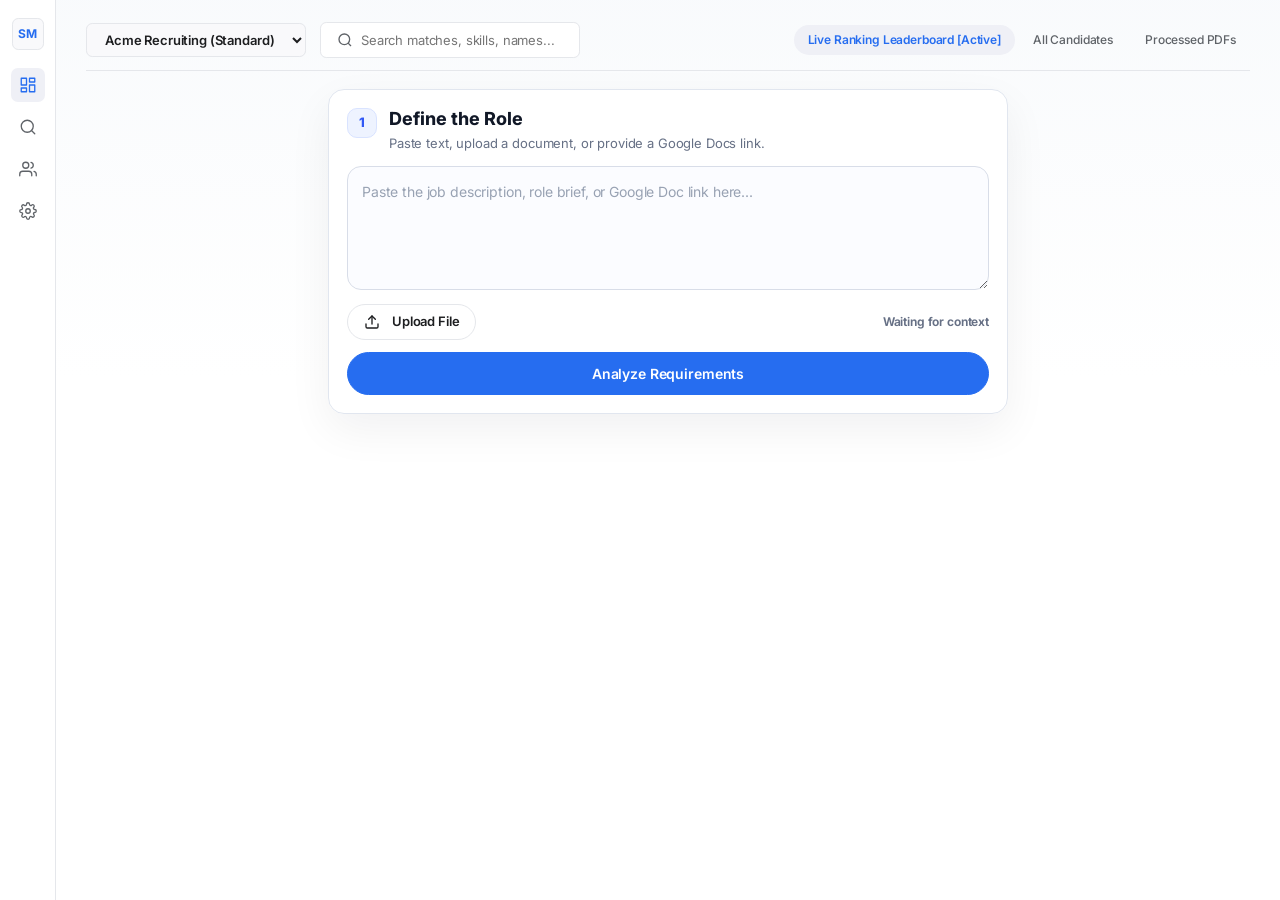
==== commit 733dc8a4: "new updates" ====
--- a/static/dashboard.html
+++ b/static/dashboard.html
@@ -3,8 +3,8 @@
 <head>
   <meta charset="UTF-8">
   <meta name="viewport" content="width=device-width, initial-scale=1.0">
-  <meta name="description" content="TalentMatch AI Recruiter Dashboard — Evaluate, score, and rank candidate pools with AI-powered precision.">
-  <title>TalentMatch AI | Recruiter Dashboard</title>
+  <meta name="description" content="ScoutMind Recruiter Dashboard — Evaluate, score, and rank candidate pools with AI-powered precision.">
+  <title>ScoutMind | Recruiter Dashboard</title>
   <link rel="icon" href="data:image/svg+xml,<svg xmlns='http://www.w3.org/2000/svg' viewBox='0 0 100 100'><text y='.9em' font-size='90'>🧠</text></svg>">
   <link rel="stylesheet" href="/static/styles.css">
 </head>
@@ -15,7 +15,7 @@
     <!-- ═══ TIER 1: GLOBAL UTILITY ICON NAV DOCK ════════════════════════════ -->
     <nav class="global-dock">
       <div class="dock-top">
-        <div class="dock-logo" title="TalentMatch AI">TM</div>
+        <div class="dock-logo" title="ScoutMind">SM</div>
         <div class="dock-items">
           <!-- Dashboard Grid Icon (Active) -->
           <div class="dock-item active" title="Dashboard">
@@ -38,127 +38,7 @@
       <!-- Clean base: no user avatar block -->
     </nav>
 
-    <!-- ═══ TIER 2: HIRING STRATEGY FILTER SIDEBAR ═══════════════════════════ -->
-    <aside class="sidebar-filters">
-      <div class="sidebar-header">
-        <div class="sidebar-title">
-          <svg viewBox="0 0 24 24" width="18" height="18" fill="none" stroke="currentColor" stroke-width="2"><path d="M12 2v20M17 5H9.5a3.5 3.5 0 0 0 0 7h5a3.5 3.5 0 0 1 0 7H6"/></svg>
-          Hiring Strategy
-        </div>
-        <p class="sidebar-caption">Configure metrics and tech stacks</p>
-      </div>
-
-      <!-- Target Role Engine -->
-      <div class="sidebar-section">
-        <label class="sidebar-label">Target Role</label>
-        <div class="role-select-wrapper">
-          <div class="role-search-wrapper">
-            <svg viewBox="0 0 24 24"><circle cx="11" cy="11" r="8"></circle><line x1="21" y1="21" x2="16.65" y2="16.65"></line></svg>
-            <input type="text" id="roleSearch" placeholder="Type to filter roles..." autocomplete="off">
-          </div>
-          <select class="role-dropdown" id="roleSelect">
-            <!-- Populated via script.js -->
-          </select>
-        </div>
-      </div>
-
-      <!-- Experience Seniority Array -->
-      <div class="sidebar-section">
-        <label class="sidebar-label">Experience Seniority</label>
-        <div class="seniority-array" id="seniorityPills">
-          <button class="seniority-pill" data-level="Junior">Junior</button>
-          <button class="seniority-pill" data-level="Mid">Mid</button>
-          <button class="seniority-pill active" data-level="Senior">Senior</button>
-          <button class="seniority-pill" data-level="Lead">Lead</button>
-        </div>
-      </div>
-
-      <!-- Technical Stack Matrix Accordion -->
-      <div class="sidebar-section">
-        <label class="sidebar-label">Technical Stack Matrix</label>
-        <div class="tech-accordion">
-          
-          <!-- Languages -->
-          <details class="tech-group" open>
-            <summary>Languages</summary>
-            <div class="tech-content">
-              <input type="text" class="tech-micro-search" placeholder="Filter text filter..." data-group="languages">
-              <div class="tech-checklist" data-group="languages">
-                <div class="tech-check-item"><input type="checkbox" id="skill-python" value="Python" checked><label for="skill-python">Python</label></div>
-                <div class="tech-check-item"><input type="checkbox" id="skill-java" value="Java"><label for="skill-java">Java</label></div>
-                <div class="tech-check-item"><input type="checkbox" id="skill-javascript" value="JavaScript"><label for="skill-javascript">JavaScript</label></div>
-                <div class="tech-check-item"><input type="checkbox" id="skill-cpp" value="C++"><label for="skill-cpp">C++</label></div>
-                <div class="tech-check-item"><input type="checkbox" id="skill-go" value="Go"><label for="skill-go">Go</label></div>
-                <div class="tech-check-item"><input type="checkbox" id="skill-rust" value="Rust"><label for="skill-rust">Rust</label></div>
-                <div class="tech-check-item"><input type="checkbox" id="skill-typescript" value="TypeScript"><label for="skill-typescript">TypeScript</label></div>
-              </div>
-            </div>
-          </details>
-
-          <!-- Clouds & Frameworks -->
-          <details class="tech-group">
-            <summary>Clouds &amp; Frameworks</summary>
-            <div class="tech-content">
-              <input type="text" class="tech-micro-search" placeholder="Filter text filter..." data-group="clouds">
-              <div class="tech-checklist" data-group="clouds">
-                <div class="tech-check-item"><input type="checkbox" id="skill-aws" value="AWS" checked><label for="skill-aws">AWS</label></div>
-                <div class="tech-check-item"><input type="checkbox" id="skill-gcp" value="GCP"><label for="skill-gcp">GCP</label></div>
-                <div class="tech-check-item"><input type="checkbox" id="skill-azure" value="Azure"><label for="skill-azure">Azure</label></div>
-                <div class="tech-check-item"><input type="checkbox" id="skill-pytorch" value="PyTorch" checked><label for="skill-pytorch">PyTorch</label></div>
-                <div class="tech-check-item"><input type="checkbox" id="skill-docker" value="Docker" checked><label for="skill-docker">Docker</label></div>
-                <div class="tech-check-item"><input type="checkbox" id="skill-kubernetes" value="Kubernetes"><label for="skill-kubernetes">Kubernetes</label></div>
-                <div class="tech-check-item"><input type="checkbox" id="skill-react" value="React"><label for="skill-react">React</label></div>
-                <div class="tech-check-item"><input type="checkbox" id="skill-nextjs" value="Next.js"><label for="skill-nextjs">Next.js</label></div>
-                <div class="tech-check-item"><input type="checkbox" id="skill-fastapi" value="FastAPI"><label for="skill-fastapi">FastAPI</label></div>
-              </div>
-            </div>
-          </details>
-
-          <!-- Databases & Vectors -->
-          <details class="tech-group">
-            <summary>Databases &amp; Vectors</summary>
-            <div class="tech-content">
-              <input type="text" class="tech-micro-search" placeholder="Filter text filter..." data-group="databases">
-              <div class="tech-checklist" data-group="databases">
-                <div class="tech-check-item"><input type="checkbox" id="skill-postgresql" value="PostgreSQL"><label for="skill-postgresql">PostgreSQL</label></div>
-                <div class="tech-check-item"><input type="checkbox" id="skill-mongodb" value="MongoDB"><label for="skill-mongodb">MongoDB</label></div>
-                <div class="tech-check-item"><input type="checkbox" id="skill-redis" value="Redis"><label for="skill-redis">Redis</label></div>
-                <div class="tech-check-item"><input type="checkbox" id="skill-pinecone" value="Pinecone"><label for="skill-pinecone">Pinecone</label></div>
-                <div class="tech-check-item"><input type="checkbox" id="skill-chromadb" value="ChromaDB"><label for="skill-chromadb">ChromaDB</label></div>
-              </div>
-            </div>
-          </details>
-
-        </div>
-      </div>
-
-      <!-- Engineering Focus -->
-      <div class="sidebar-section">
-        <label class="sidebar-label">Engineering Focus</label>
-        <div class="tech-checklist">
-          <div class="tech-check-item"><input type="checkbox" id="focus-scalability" value="System Scalability" checked><label for="focus-scalability">System Scalability</label></div>
-          <div class="tech-check-item"><input type="checkbox" id="focus-cleancode" value="Clean Code" checked><label for="focus-cleancode">Clean Code</label></div>
-          <div class="tech-check-item"><input type="checkbox" id="focus-cultural" value="Cultural Alignment"><label for="focus-cultural">Cultural Alignment</label></div>
-        </div>
-      </div>
-
-      <!-- Recruiter Red Flags -->
-      <div class="sidebar-section">
-        <label class="sidebar-label">Recruiter Red Flags</label>
-        <div class="tech-checklist">
-          <div class="tech-check-item"><input type="checkbox" id="flag-jobhopping" value="Chronic Job Hopping"><label for="flag-jobhopping">Chronic Job Hopping</label></div>
-          <div class="tech-check-item"><input type="checkbox" id="flag-keywordstuffing" value="Keyword Stuffing"><label for="flag-keywordstuffing">Keyword Stuffing</label></div>
-        </div>
-      </div>
-
-      <!-- Active Filter Tags -->
-      <div class="sidebar-section" style="margin-top: auto; border-top: 1px solid var(--color-light-ash); padding-top: 16px;">
-        <label class="sidebar-label">Active Filters</label>
-        <div class="active-tags-container" id="activeFilters">
-          <!-- Populated by script.js -->
-        </div>
-      </div>
-    </aside>
+    <!-- Layout: icon dock + full-width canvas (no sidebar) -->
 
     <!-- ═══ TIER 3: MAIN WORKSPACE ENGINE CANVAS ═════════════════════════════ -->
     <main class="main-canvas">
@@ -182,26 +62,68 @@
         </div>
       </header>
 
-      <!-- High-Attention Expanded File Dropzone -->
-      <section class="upload-zone" id="uploadZone">
-        <div class="upload-icon-container">
-          <svg viewBox="0 0 24 24"><path d="M21 15v4a2 2 0 0 1-2 2H5a2 2 0 0 1-2-2v-4M17 8l-5-5-5 5M12 3v12"/></svg>
-        </div>
-        <h3 class="upload-title">Drag &amp; drop candidate resume PDFs here or click to browse files.</h3>
-        <p class="upload-caption">Supports batch uploads up to 200MB total (PDF, TXT)</p>
-        
-        <input type="file" id="fileInput" multiple accept=".pdf,.txt" style="display: none;">
-        
-        <div class="file-tags-list" id="fileList"></div>
-        
-        <div class="upload-actions-row">
-          <button class="btn-outline" onclick="document.getElementById('fileInput').click()">Browse Files</button>
-          <button class="btn-primary" id="executeBtn">Execute Intelligent Evaluation</button>
-        </div>
-      </section>
+      <!-- Two-Step AI Evaluation Workflow -->
+      <section class="evaluation-workflow wizard-mode" id="workflowSection">
+        <div class="workflow-card job-description-card active-step" id="step1Card">
+          <div class="workflow-card-header">
+            <span class="workflow-step">1</span>
+            <div>
+              <h2>Define the Role</h2>
+              <p>Paste text, upload a document, or provide a Google Docs link.</p>
+            </div>
+          </div>
+          <textarea id="jobDescriptionInput" class="job-description-input" placeholder="Paste the job description, role brief, or Google Doc link here..."></textarea>
+          
+          <div class="workflow-actions-new">
+            <div class="jd-upload-wrapper">
+              <label class="btn-outline jd-upload-action" for="jobDescriptionFile">
+                 <svg viewBox="0 0 24 24" width="16" height="16" stroke="currentColor" stroke-width="2" fill="none" stroke-linecap="round" stroke-linejoin="round" style="margin-right: 6px;"><path d="M21 15v4a2 2 0 0 1-2 2H5a2 2 0 0 1-2-2v-4"></path><polyline points="17 8 12 3 7 8"></polyline><line x1="12" y1="3" x2="12" y2="15"></line></svg>
+                 Upload File
+              </label>
+              <input type="file" id="jobDescriptionFile" accept=".pdf,.txt,.doc,.docx,.xls,.xlsx,application/pdf,application/msword,application/vnd.openxmlformats-officedocument.wordprocessingml.document,application/vnd.ms-excel,application/vnd.openxmlformats-officedocument.spreadsheetml.sheet" style="display: none;">
+              <span class="workflow-status" id="jobDescriptionStatus">Waiting for context</span>
+            </div>
+            <button class="btn-primary analyze-btn" id="analyzeReqBtn">Analyze Requirements</button>
+          </div>
+        </div>
+
+        <div class="workflow-card upload-zone step-hidden" id="uploadZone">
+          <div class="workflow-card-header">
+            <span class="workflow-step">2</span>
+            <div>
+              <h2>Upload Candidates</h2>
+              <p>Drop resumes, portfolios, or tracking spreadsheets.</p>
+            </div>
+          </div>
+          <div class="upload-icon-container" id="uploadIconContainer">
+            <svg viewBox="0 0 24 24"><path d="M21 15v4a2 2 0 0 1-2 2H5a2 2 0 0 1-2-2v-4M17 8l-5-5-5 5M12 3v12"/></svg>
+          </div>
+          <h3 class="upload-title">Drag &amp; drop candidate files here</h3>
+          <p class="upload-caption">Supports PDF, Word, Excel, TXT, JSON (up to 200MB)</p>
+
+          <input type="file" id="fileInput" multiple accept=".pdf,.txt,.doc,.docx,.xls,.xlsx,.json,application/pdf,application/msword,application/vnd.openxmlformats-officedocument.wordprocessingml.document,application/vnd.ms-excel,application/vnd.openxmlformats-officedocument.spreadsheetml.sheet,application/json" style="display: none;">
+
+          <div class="file-tags-list" id="fileList"></div>
+
+          <div class="upload-actions-row">
+            <button class="btn-outline" onclick="document.getElementById('fileInput').click()">Browse Files</button>
+            <button class="btn-primary" id="executeBtn">Evaluate Candidates</button>
+          </div>
+        </div>
+      </section>
+      <!-- Intermediary UX Banner -->
+      <div id="evaluationBanner" class="evaluation-banner hidden-results">
+        <div class="banner-content">
+          <span class="banner-icon">✨</span>
+          <span id="bannerSummaryText" class="banner-summary">Analyzing candidates...</span>
+        </div>
+        <div class="banner-progress-bar">
+          <div id="bannerProgressFill" class="banner-progress-fill"></div>
+        </div>
+      </div>
 
       <!-- Micro-Analytics Metric Card Matrix -->
-      <section class="analytics-matrix">
+      <section class="analytics-matrix hidden-results" id="analyticsMatrix">
         <!-- 1. Processing Power -->
         <div class="analytics-card">
           <span class="analytics-label">
@@ -255,7 +177,7 @@
       </section>
 
       <!-- Live Data Grid Leaderboard -->
-      <section class="leaderboard-container">
+      <section class="leaderboard-container hidden-results" id="leaderboardContainer">
         <div class="leaderboard-title-row">
           <h2>🏆 Live Ranking Leaderboard</h2>
           <div class="leaderboard-sort-bar">
@@ -282,6 +204,37 @@
             <tr>
               <td colspan="7">
                 <div class="leaderboard-empty">No candidates evaluated yet. Please drop resume PDFs above to launch the AI ranking engine.</div>
+              </td>
+            </tr>
+          </tbody>
+        </table>
+      </section>
+
+      <!-- All Candidates Master View -->
+      <section class="leaderboard-container hidden-results" id="allCandidatesView" style="display: none;">
+        <div class="leaderboard-title-row">
+          <div>
+            <button class="btn-outline" id="backToDashboardBtn" style="margin-bottom: 12px; padding: 6px 12px; font-size: 13px;">
+              ← Back to Dashboard
+            </button>
+            <h2>📋 All Candidates (Unfiltered)</h2>
+          </div>
+        </div>
+
+        <table class="data-table">
+          <thead>
+            <tr>
+              <th>Candidate Name</th>
+              <th>Current Company/Role</th>
+              <th>Experience Years</th>
+              <th>Overall Match Score</th>
+              <th>Status Tag</th>
+            </tr>
+          </thead>
+          <tbody id="allCandidatesTableBody">
+            <tr>
+              <td colspan="5">
+                <div class="leaderboard-empty">No candidates evaluated yet.</div>
               </td>
             </tr>
           </tbody>
--- a/static/styles.css
+++ b/static/styles.css
@@ -1,7 +1,7 @@
 @import url('https://fonts.googleapis.com/css2?family=Inter:wght@400;500;600;700;800&display=swap');
 
 /* ═══════════════════════════════════════════════════════════════════════════
-   TalentMatch AI — #21n Architectural Design System
+   ScoutMind — #21n Architectural Design System
    Pure flat borders. Zero shadows. Zero gradients. Desktop-density scales.
    ═══════════════════════════════════════════════════════════════════════════ */
 
@@ -24,11 +24,19 @@
 
   /* ── Typography ─────────────────────────────────────────────────────────── */
   --font-main: 'Inter', system-ui, -apple-system, BlinkMacSystemFont, "Segoe UI", Roboto, sans-serif;
+  
+  /* Micro-adjusted values for compact SaaS viewport fitting */
+  --text-heading-lg: 18px;      /* Main section headers like "Live Ranking Leaderboard" */
+  --text-heading: 15px;         /* Group headers like "$ Hiring Strategy" */
+  --text-heading-sm: 11px;      /* Capitalized tracking labels like "TARGET ROLE" */
+  --text-body: 13px;            /* Dropdowns, forms, select input text, and tree items */
+  --text-body-sm: 12px;         /* Supporting annotations and checkbox text */
+  --text-caption: 10px;         /* Table headers and status tags */
 
   /* ── Spatial Layout Constants ────────────────────────────────────────────── */
-  --dock-width: 64px;
-  --sidebar-width: 280px;
-  --canvas-offset: 344px; /* dock + sidebar */
+  --dock-width: 56px;
+  --sidebar-width: 252px;
+  --canvas-offset: 308px; /* dock + sidebar (56 + 252) */
 
   /* ── Corner Radii ───────────────────────────────────────────────────────── */
   --radius-card: 12px;
@@ -51,7 +59,7 @@
 html {
   height: 100%;
   width: 100%;
-  font-size: 16px;
+  font-size: 14px;
 }
 
 body {
@@ -64,7 +72,7 @@
   height: 100%;
   width: 100%;
   overflow-x: hidden;
-  font-size: 16px;
+  font-size: 14px;
   -webkit-font-smoothing: antialiased;
   -moz-osx-font-smoothing: grayscale;
 }
@@ -111,14 +119,14 @@
   display: inline-flex;
   align-items: center;
   justify-content: center;
-  gap: 8px;
-  padding: 14px 32px;
+  gap: 6px;
+  padding: 7px 16px;
   background-color: var(--color-active-indigo);
   color: #ffffff;
   border: 1px solid var(--color-active-indigo);
   border-radius: var(--radius-button);
   font-weight: 600;
-  font-size: 16px;
+  font-size: 13px;
   cursor: pointer;
   white-space: nowrap;
   transition: var(--transition-bezier);
@@ -144,13 +152,13 @@
   align-items: center;
   justify-content: center;
   gap: 6px;
-  padding: 14px 32px;
+  padding: 7px 16px;
   background-color: var(--color-cloud-white);
   color: var(--color-deep-charcoal);
   border: 1px solid var(--color-light-ash);
   border-radius: var(--radius-button);
   font-weight: 600;
-  font-size: 16px;
+  font-size: 13px;
   cursor: pointer;
   transition: var(--transition-bezier);
 }
@@ -177,7 +185,7 @@
   display: flex;
   flex-direction: column;
   align-items: center;
-  padding: 24px 0;
+  padding: 18px 0;
   z-index: 100;
 }
 
@@ -185,7 +193,7 @@
   display: flex;
   flex-direction: column;
   align-items: center;
-  gap: 24px;
+  gap: 18px;
   width: 100%;
 }
 
@@ -193,12 +201,12 @@
   display: flex;
   align-items: center;
   justify-content: center;
-  width: 36px;
-  height: 36px;
+  width: 32px;
+  height: 32px;
   border-radius: var(--radius-tag);
   background-color: var(--color-faint-fog);
   border: 1px solid var(--color-light-ash);
-  font-size: 14px;
+  font-size: 12px;
   font-weight: 700;
   color: var(--color-active-indigo);
   cursor: pointer;
@@ -221,9 +229,9 @@
   display: flex;
   align-items: center;
   justify-content: center;
-  width: 40px;
-  height: 40px;
-  border-radius: 8px;
+  width: 34px;
+  height: 34px;
+  border-radius: 7px;
   color: var(--color-muted-graphite);
   cursor: pointer;
   transition: var(--transition-bezier);
@@ -234,8 +242,8 @@
   background-color: var(--color-polar-mist);
 }
 .dock-item svg {
-  width: 20px;
-  height: 20px;
+  width: 18px;
+  height: 18px;
   fill: none;
   stroke: currentColor;
   stroke-width: 1.75;
@@ -255,12 +263,12 @@
   height: 100dvh;
   background-color: var(--color-faint-fog);
   border-right: 1px solid var(--color-light-ash);
-  padding: 28px 24px;
+  padding: 20px 18px;
   overflow-y: auto;
   z-index: 90;
   display: flex;
   flex-direction: column;
-  gap: 28px;
+  gap: 20px;
 }
 .sidebar-filters::-webkit-scrollbar {
   width: 3px;
@@ -277,22 +285,22 @@
   gap: 4px;
 }
 .sidebar-title {
-  font-size: 22px;
+  font-size: 16px;
   font-weight: 700;
   color: var(--color-deep-charcoal);
   display: flex;
   align-items: center;
-  gap: 10px;
+  gap: 8px;
 }
 .sidebar-title svg {
-  width: 18px;
-  height: 18px;
+  width: 15px;
+  height: 15px;
   stroke: currentColor;
   fill: none;
   stroke-width: 2;
 }
 .sidebar-caption {
-  font-size: 14px;
+  font-size: 12px;
   color: var(--color-muted-graphite);
   font-weight: 500;
 }
@@ -301,14 +309,14 @@
 .sidebar-section {
   display: flex;
   flex-direction: column;
-  gap: 10px;
+  gap: 8px;
 }
 .sidebar-label {
-  font-size: 13px;
-  font-weight: 700;
-  color: var(--color-deep-charcoal);
+  font-size: 11px;
+  font-weight: 600;
+  color: var(--color-muted-graphite);
   text-transform: uppercase;
-  letter-spacing: 0.06em;
+  letter-spacing: 0.08em;
 }
 
 /* ── Role Selector ────────────────────────────────────────────────────────── */
@@ -326,8 +334,7 @@
   border: 1px solid var(--color-light-ash);
   border-radius: var(--radius-tag);
   background-color: var(--color-cloud-white);
-  padding: 0 16px;
-  height: 44px;
+  padding: 7px 12px;
   transition: var(--transition-bezier);
 }
 .role-search-wrapper:focus-within {
@@ -346,18 +353,17 @@
   border: none;
   background: transparent;
   width: 100%;
-  font-size: 15px;
-  color: var(--color-deep-charcoal);
-  padding: 12px 0;
+  font-size: var(--text-body, 14px);
+  color: var(--color-deep-charcoal);
+  padding: 0;
 }
 
 .role-dropdown {
   width: 100%;
-  height: 44px;
   border: 1px solid var(--color-light-ash);
   border-radius: var(--radius-tag);
-  padding: 12px 16px;
-  font-size: 16px;
+  padding: 7px 12px;
+  font-size: var(--text-body, 13px);
   background-color: var(--color-cloud-white);
   color: var(--color-deep-charcoal);
   cursor: pointer;
@@ -380,8 +386,8 @@
   border: 1px solid var(--color-light-ash);
   background-color: var(--color-cloud-white);
   color: var(--color-deep-charcoal);
-  padding: 10px 16px;
-  font-size: 14px;
+  padding: 5px 8px;
+  font-size: var(--text-body-sm, 12px);
   font-weight: 600;
   border-radius: var(--radius-button);
   cursor: pointer;
@@ -412,8 +418,8 @@
 }
 .tech-group summary {
   list-style: none;
-  padding: 12px 14px;
-  font-size: 15px;
+  padding: 8px 12px;
+  font-size: 13px;
   font-weight: 600;
   color: var(--color-deep-charcoal);
   cursor: pointer;
@@ -438,21 +444,21 @@
 }
 
 .tech-content {
-  padding: 12px;
-  display: flex;
-  flex-direction: column;
-  gap: 10px;
+  padding: 10px;
+  display: flex;
+  flex-direction: column;
+  gap: 8px;
   border-top: 1px solid var(--color-light-ash);
-  max-height: 220px;
+  max-height: 200px;
   overflow-y: auto;
 }
 .tech-micro-search {
-  height: 38px;
+  height: 32px;
   border: 1px solid var(--color-light-ash);
   border-radius: 6px;
   background-color: var(--color-cloud-white);
-  padding: 8px 12px;
-  font-size: 15px;
+  padding: 6px 10px;
+  font-size: 12px;
   width: 100%;
   color: var(--color-deep-charcoal);
   transition: var(--transition-bezier);
@@ -465,13 +471,13 @@
 .tech-checklist {
   display: flex;
   flex-direction: column;
-  gap: 12px;
+  gap: 8px;
 }
 .tech-check-item {
   display: flex;
   align-items: center;
-  gap: 10px;
-  font-size: 15px;
+  gap: 8px;
+  font-size: var(--text-body-sm, 12px);
   color: var(--color-deep-charcoal);
   cursor: pointer;
   transition: var(--transition-bezier);
@@ -480,8 +486,8 @@
   color: var(--color-active-indigo);
 }
 .tech-check-item input[type="checkbox"] {
-  width: 16px;
-  height: 16px;
+  width: 14px;
+  height: 14px;
   accent-color: var(--color-active-indigo);
   cursor: pointer;
   flex-shrink: 0;
@@ -535,8 +541,8 @@
   background-color: var(--color-cloud-white);
   display: flex;
   flex-direction: column;
-  padding: 32px 44px;
-  gap: 28px;
+  padding: 22px 32px;
+  gap: 20px;
   overflow-y: auto;
   overflow-x: hidden;
 }
@@ -547,8 +553,8 @@
   align-items: center;
   justify-content: space-between;
   border-bottom: 1px solid var(--color-light-ash);
-  padding-bottom: 16px;
-  gap: 16px;
+  padding-bottom: 12px;
+  gap: 12px;
 }
 .subnav-left {
   display: flex;
@@ -558,8 +564,8 @@
 .workspace-selector {
   border: 1px solid var(--color-light-ash);
   border-radius: var(--radius-tag);
-  padding: 10px 18px;
-  font-size: 15px;
+  padding: 7px 14px;
+  font-size: 13px;
   font-weight: 600;
   background-color: var(--color-faint-fog);
   color: var(--color-deep-charcoal);
@@ -577,14 +583,14 @@
   border: 1px solid var(--color-light-ash);
   border-radius: var(--radius-tag);
   padding: 0 16px;
-  height: 44px;
-  width: 280px;
+  height: 36px;
+  width: 260px;
   background-color: var(--color-cloud-white);
   transition: var(--transition-bezier);
 }
 .omni-search-wrapper:focus-within {
   border-color: var(--color-active-indigo);
-  width: 380px;
+  width: 340px;
 }
 .omni-search-wrapper svg {
   width: 16px;
@@ -599,7 +605,7 @@
   border: none;
   background: transparent;
   width: 100%;
-  font-size: 15px;
+  font-size: 13px;
   color: var(--color-deep-charcoal);
 }
 
@@ -608,8 +614,8 @@
   gap: 4px;
 }
 .subnav-tab {
-  padding: 10px 20px;
-  font-size: 14px;
+  padding: 6px 14px;
+  font-size: 12px;
   font-weight: 500;
   color: var(--color-muted-graphite);
   border-radius: var(--radius-button);
@@ -636,13 +642,13 @@
   align-items: center;
   justify-content: center;
   text-align: center;
-  border: 2.5px dashed var(--color-light-ash);
+  border: 2px dashed var(--color-light-ash);
   border-radius: var(--radius-card);
-  padding: 56px 48px;
+  padding: 32px 36px;
   background-color: var(--color-faint-fog);
   transition: var(--transition-bezier);
   cursor: pointer;
-  min-height: 280px;
+  min-height: 180px;
   width: 100%;
 }
 .upload-zone.drag-over {
@@ -651,32 +657,32 @@
 }
 
 .upload-icon-container {
-  margin-bottom: 16px;
+  margin-bottom: 10px;
   color: var(--color-muted-graphite);
   display: flex;
   align-items: center;
   justify-content: center;
 }
 .upload-icon-container svg {
-  width: 48px;
-  height: 48px;
+  width: 36px;
+  height: 36px;
   fill: none;
   stroke: currentColor;
   stroke-width: 1.5;
 }
 
 .upload-title {
-  font-size: 22px;
-  font-weight: 700;
-  color: var(--color-deep-charcoal);
-  margin-bottom: 10px;
+  font-size: 15px;
+  font-weight: 600;
+  color: var(--color-deep-charcoal);
+  margin-bottom: 6px;
   line-height: 1.3;
 }
 .upload-caption {
-  font-size: 15px;
+  font-size: var(--text-body-sm, 12px);
   color: var(--color-muted-graphite);
   font-weight: 500;
-  margin-bottom: 28px;
+  margin-bottom: 18px;
 }
 
 .upload-actions-row {
@@ -723,31 +729,31 @@
 .analytics-matrix {
   display: grid;
   grid-template-columns: repeat(4, 1fr);
-  gap: 20px;
+  gap: 14px;
   width: 100%;
 }
 .analytics-card {
   border: 1px solid var(--color-light-ash);
   border-radius: var(--radius-card);
   background-color: var(--color-faint-fog);
-  padding: 24px;
-  display: flex;
-  flex-direction: column;
-  gap: 10px;
+  padding: 16px;
+  display: flex;
+  flex-direction: column;
+  gap: 6px;
 }
 .analytics-label {
-  font-size: 13px;
-  font-weight: 700;
+  font-size: 11px;
+  font-weight: 600;
   text-transform: uppercase;
   letter-spacing: 0.06em;
   color: var(--color-muted-graphite);
   display: flex;
   align-items: center;
-  gap: 8px;
+  gap: 6px;
 }
 .analytics-label svg {
-  width: 14px;
-  height: 14px;
+  width: 12px;
+  height: 12px;
   fill: none;
   stroke: currentColor;
   stroke-width: 2;
@@ -758,18 +764,18 @@
   justify-content: space-between;
 }
 .analytics-value {
-  font-size: 28px;
+  font-size: 20px;
   font-weight: 700;
   color: var(--color-deep-charcoal);
 }
 .analytics-badge {
-  font-size: 12px;
-  font-weight: 600;
-  padding: 4px 10px;
+  font-size: 10px;
+  font-weight: 600;
+  padding: 3px 8px;
   border-radius: var(--radius-button);
   display: inline-flex;
   align-items: center;
-  gap: 4px;
+  gap: 3px;
   white-space: nowrap;
 }
 .analytics-badge.green {
@@ -807,7 +813,7 @@
   align-items: center;
 }
 .leaderboard-title-row h2 {
-  font-size: 24px;
+  font-size: 16px;
   font-weight: 700;
   color: var(--color-deep-charcoal);
 }
@@ -817,15 +823,15 @@
   gap: 8px;
 }
 .sort-text {
-  font-size: 14px;
+  font-size: 12px;
   color: var(--color-muted-graphite);
   font-weight: 500;
 }
 .sort-button {
   border: 1px solid var(--color-light-ash);
   background-color: var(--color-cloud-white);
-  padding: 8px 16px;
-  font-size: 14px;
+  padding: 5px 12px;
+  font-size: 12px;
   font-weight: 500;
   border-radius: var(--radius-button);
   cursor: pointer;
@@ -848,13 +854,13 @@
   text-align: left;
 }
 .data-table th {
-  padding: 16px 18px;
-  font-size: 13px;
-  font-weight: 700;
+  padding: 10px 14px;
+  font-size: 11px;
+  font-weight: 600;
   color: var(--color-muted-graphite);
   border-bottom: 2px solid var(--color-light-ash);
   text-transform: uppercase;
-  letter-spacing: 0.06em;
+  letter-spacing: 0.08em;
   white-space: nowrap;
 }
 .data-table tbody tr {
@@ -871,10 +877,10 @@
   border-bottom-color: var(--color-active-indigo);
 }
 .data-table td {
-  padding: 18px;
-  font-size: 15px;
+  padding: 12px 14px;
+  font-size: 13px;
   vertical-align: middle;
-  min-height: 76px;
+  min-height: 56px;
   color: var(--color-deep-charcoal);
 }
 
@@ -882,8 +888,8 @@
 .col-rank {
   font-weight: 600;
   color: var(--color-muted-graphite);
-  width: 60px;
-  font-size: 14px;
+  width: 50px;
+  font-size: 13px;
 }
 
 /* Candidate Cell */
@@ -894,8 +900,8 @@
   min-width: 0;
 }
 .candidate-avatar {
-  width: 38px;
-  height: 38px;
+  width: 32px;
+  height: 32px;
   border-radius: 50%;
   overflow: hidden;
   background-color: var(--color-polar-mist);
@@ -916,8 +922,8 @@
   min-width: 0;
 }
 .candidate-name {
-  font-weight: 700;
-  font-size: 16px;
+  font-weight: 600;
+  font-size: 13px;
   color: var(--color-deep-charcoal);
   white-space: nowrap;
   overflow: hidden;
@@ -925,7 +931,7 @@
   cursor: pointer;
 }
 .candidate-role-sub {
-  font-size: 13px;
+  font-size: 11px;
   color: var(--color-muted-graphite);
   white-space: nowrap;
   overflow: hidden;
@@ -957,7 +963,7 @@
   transition: width 0.5s cubic-bezier(0.16, 1, 0.3, 1);
 }
 .score-text {
-  font-size: 15px;
+  font-size: 13px;
   font-weight: 600;
   color: var(--color-deep-charcoal);
 }
@@ -965,9 +971,9 @@
 /* Badge Styling (Tech Depth & Culture) */
 .tech-badge,
 .culture-badge {
-  font-size: 13px;
-  font-weight: 600;
-  padding: 6px 12px;
+  font-size: 11px;
+  font-weight: 600;
+  padding: 4px 10px;
   border-radius: var(--radius-tag);
   border: 1px solid var(--color-light-ash);
   white-space: nowrap;
@@ -999,11 +1005,11 @@
 
 /* Fit Justification */
 .col-justification {
-  max-width: 260px;
+  max-width: 240px;
   font-style: italic;
   color: var(--color-muted-graphite);
-  line-height: 1.45;
-  font-size: 14px;
+  line-height: 1.4;
+  font-size: 12px;
 }
 
 /* Row Tags */
@@ -1028,8 +1034,8 @@
 
 /* Empty State */
 .leaderboard-empty {
-  padding: 64px 40px;
-  font-size: 16px;
+  padding: 40px 32px;
+  font-size: 13px;
   text-align: center;
   color: var(--color-muted-graphite);
   border: 1px dashed var(--color-light-ash);
@@ -1829,3 +1835,303 @@
   border-top: 1px solid var(--color-light-ash);
   padding-top: 18px;
 }
+
+
+
+
+/* Two-step ScoutMind evaluation dashboard */
+.page-dashboard {
+  --canvas-offset: var(--dock-width);
+}
+.page-dashboard .main-canvas {
+  margin-left: var(--dock-width);
+  width: calc(100vw - var(--dock-width));
+  padding: 22px 30px;
+  gap: 18px;
+  background:
+    linear-gradient(180deg, rgba(248, 250, 252, 0.9), rgba(255, 255, 255, 1) 42%),
+    #ffffff;
+}
+.page-dashboard .top-subnav {
+  padding-bottom: 12px;
+}
+.page-dashboard .evaluation-workflow {
+  display: grid;
+  grid-template-columns: 1fr;
+  gap: 16px;
+  width: 100%;
+  max-width: 680px;
+  margin: 0 auto;
+  transition: max-width 0.7s cubic-bezier(0.16, 1, 0.3, 1);
+}
+.page-dashboard .evaluation-workflow.step-2-active {
+  grid-template-columns: minmax(360px, 1.08fr) minmax(320px, 0.92fr);
+  max-width: 100%;
+}
+.page-dashboard .workflow-card {
+  border: 1px solid #e1e6ef;
+  border-radius: 16px;
+  background: rgba(255, 255, 255, 0.96);
+  padding: 18px;
+  min-height: 238px;
+  display: flex;
+  flex-direction: column;
+  gap: 14px;
+  box-shadow: 0 16px 44px rgba(15, 23, 42, 0.06);
+  transition: all 0.6s cubic-bezier(0.16, 1, 0.3, 1);
+}
+.page-dashboard .workflow-card.step-hidden {
+  display: none !important;
+}
+.page-dashboard .workflow-card.animate-in {
+  animation: slideFadeIn 0.6s cubic-bezier(0.16, 1, 0.3, 1) forwards;
+}
+@keyframes slideFadeIn {
+  from { opacity: 0; transform: translateX(40px) scale(0.98); }
+  to { opacity: 1; transform: translateX(0) scale(1); }
+}
+
+.page-dashboard .workflow-card-header {
+  display: flex;
+  align-items: flex-start;
+  gap: 12px;
+}
+.page-dashboard .workflow-step {
+  display: inline-flex;
+  align-items: center;
+  justify-content: center;
+  width: 30px;
+  height: 30px;
+  border-radius: 10px;
+  background: #eef3ff;
+  border: 1px solid #d9e3ff;
+  color: #3158f5;
+  font-size: 13px;
+  font-weight: 800;
+  flex-shrink: 0;
+}
+.page-dashboard .workflow-card h2 {
+  margin: 0;
+  color: #111827;
+  font-size: 18px;
+  font-weight: 750;
+  letter-spacing: 0;
+  line-height: 1.2;
+}
+.page-dashboard .workflow-card p {
+  margin: 4px 0 0;
+  color: #667085;
+  font-size: 13px;
+  line-height: 1.45;
+}
+.page-dashboard .job-description-input {
+  flex: 1;
+  min-height: 124px;
+  width: 100%;
+  resize: vertical;
+  border: 1px solid #d8dde8;
+  border-radius: 14px;
+  background: #fbfcff;
+  color: #111827;
+  font-size: 14px;
+  line-height: 1.55;
+  padding: 14px;
+  transition: border-color 0.22s ease, box-shadow 0.22s ease, background-color 0.22s ease;
+}
+.page-dashboard .job-description-input:focus {
+  border-color: #4f6df5;
+  background: #ffffff;
+  box-shadow: 0 0 0 4px rgba(79, 109, 245, 0.12);
+}
+.page-dashboard .job-description-input::placeholder {
+  color: #98a2b3;
+}
+.page-dashboard .workflow-actions-new {
+  display: flex;
+  flex-direction: column;
+  gap: 12px;
+  margin-top: auto;
+}
+.page-dashboard .jd-upload-wrapper {
+  display: flex;
+  align-items: center;
+  justify-content: space-between;
+}
+.page-dashboard .btn-primary.analyze-btn {
+  width: 100%;
+  padding: 12px;
+  font-size: 14px;
+  font-weight: 600;
+  justify-content: center;
+  position: relative;
+  overflow: hidden;
+}
+.page-dashboard .btn-primary.analyze-btn.analyzing {
+  background-color: var(--color-active-indigo-l);
+  color: transparent;
+  pointer-events: none;
+}
+.page-dashboard .btn-primary.analyze-btn.analyzing::after {
+  content: "";
+  position: absolute;
+  top: 50%; left: 50%;
+  width: 18px; height: 18px;
+  margin-left: -9px; margin-top: -9px;
+  border: 2px solid rgba(255,255,255,0.3);
+  border-top-color: #ffffff;
+  border-radius: 50%;
+  animation: spin 0.8s linear infinite;
+}
+
+.page-dashboard .workflow-actions {
+  display: flex;
+  align-items: center;
+  justify-content: space-between;
+  gap: 12px;
+}
+.page-dashboard .workflow-status {
+  color: #667085;
+  font-size: 12px;
+  font-weight: 650;
+  text-align: right;
+}
+.page-dashboard .workflow-status.ready {
+  color: #247a52;
+}
+.page-dashboard .jd-upload-action {
+  cursor: pointer;
+  display: inline-flex;
+  align-items: center;
+}
+.page-dashboard .upload-zone.workflow-card {
+  align-items: stretch;
+  justify-content: flex-start;
+  text-align: left;
+  border-style: solid;
+  padding: 18px;
+  min-height: 238px;
+  cursor: default;
+  position: relative;
+  overflow: hidden;
+}
+.page-dashboard .upload-zone.workflow-card.drag-over {
+  border-color: #3158f5;
+  background-color: rgba(49, 88, 245, 0.04);
+}
+.page-dashboard .upload-zone.workflow-card.drag-over::before {
+  content: '';
+  position: absolute;
+  top: 0; left: 0; right: 0; bottom: 0;
+  border: 2px dashed #3158f5;
+  border-radius: 16px;
+  animation: pulseBorder 1.5s infinite;
+  pointer-events: none;
+}
+@keyframes pulseBorder {
+  0% { opacity: 0.5; transform: scale(0.995); }
+  50% { opacity: 1; transform: scale(1); }
+  100% { opacity: 0.5; transform: scale(0.995); }
+}
+.page-dashboard .upload-zone.drag-over .upload-icon-container {
+  background-color: #3158f5;
+  color: #fff;
+  transform: translateY(-4px) scale(1.05);
+}
+
+.page-dashboard .upload-icon-container {
+  width: 46px;
+  height: 46px;
+  margin: 2px 0 0;
+  border-radius: 14px;
+  background: #f2f4f7;
+  border: 1px solid #e4e7ec;
+  color: #475467;
+  transition: all 0.3s cubic-bezier(0.16, 1, 0.3, 1);
+}
+.page-dashboard .upload-zone .upload-icon-container svg {
+  width: 24px;
+  height: 24px;
+}
+.page-dashboard .upload-zone .upload-title {
+  margin: 0;
+  font-size: 15px;
+  font-weight: 700;
+  color: #111827;
+}
+.page-dashboard .upload-zone .upload-caption {
+  margin: -8px 0 0;
+  font-size: 12px;
+}
+.page-dashboard .upload-zone .upload-actions-row {
+  margin-top: auto;
+  justify-content: flex-start;
+}
+.page-dashboard .analytics-matrix {
+  gap: 12px;
+}
+.page-dashboard .analytics-card {
+  padding: 14px 15px;
+  gap: 6px;
+}
+.page-dashboard .leaderboard-container {
+  margin-top: 0;
+}
+.page-dashboard .hidden-results {
+  display: none !important;
+}
+.page-dashboard .fade-in-up {
+  animation: fadeInUp 0.7s cubic-bezier(0.16, 1, 0.3, 1) forwards;
+}
+@keyframes fadeInUp {
+  from { opacity: 0; transform: translateY(20px); }
+  to { opacity: 1; transform: translateY(0); }
+}
+
+/* Intermediary UX Banner */
+.page-dashboard .evaluation-banner {
+  max-width: 680px;
+  margin: 0 auto 16px;
+  padding: 12px 16px;
+  background: #f8faff;
+  border: 1px solid #d9e3ff;
+  border-radius: 10px;
+  display: flex;
+  flex-direction: column;
+  gap: 10px;
+  opacity: 1;
+  transition: opacity 0.5s ease, transform 0.5s ease;
+  box-shadow: 0 4px 12px rgba(49, 88, 245, 0.05);
+}
+.page-dashboard .evaluation-banner.fade-out {
+  opacity: 0;
+  transform: translateY(-10px);
+  pointer-events: none;
+}
+.page-dashboard .banner-content {
+  display: flex;
+  align-items: center;
+  gap: 8px;
+  font-size: 14px;
+  color: #3158f5;
+  font-weight: 500;
+}
+.page-dashboard .banner-progress-bar {
+  height: 4px;
+  background: #e4e7ec;
+  border-radius: 2px;
+  overflow: hidden;
+  width: 100%;
+}
+.page-dashboard .banner-progress-fill {
+  height: 100%;
+  background: #3158f5;
+  width: 0%;
+  transition: width 5s linear;
+}
+
+@media (max-width: 980px) {
+  .page-dashboard .evaluation-workflow {
+    grid-template-columns: 1fr !important;
+  }
+}
+
